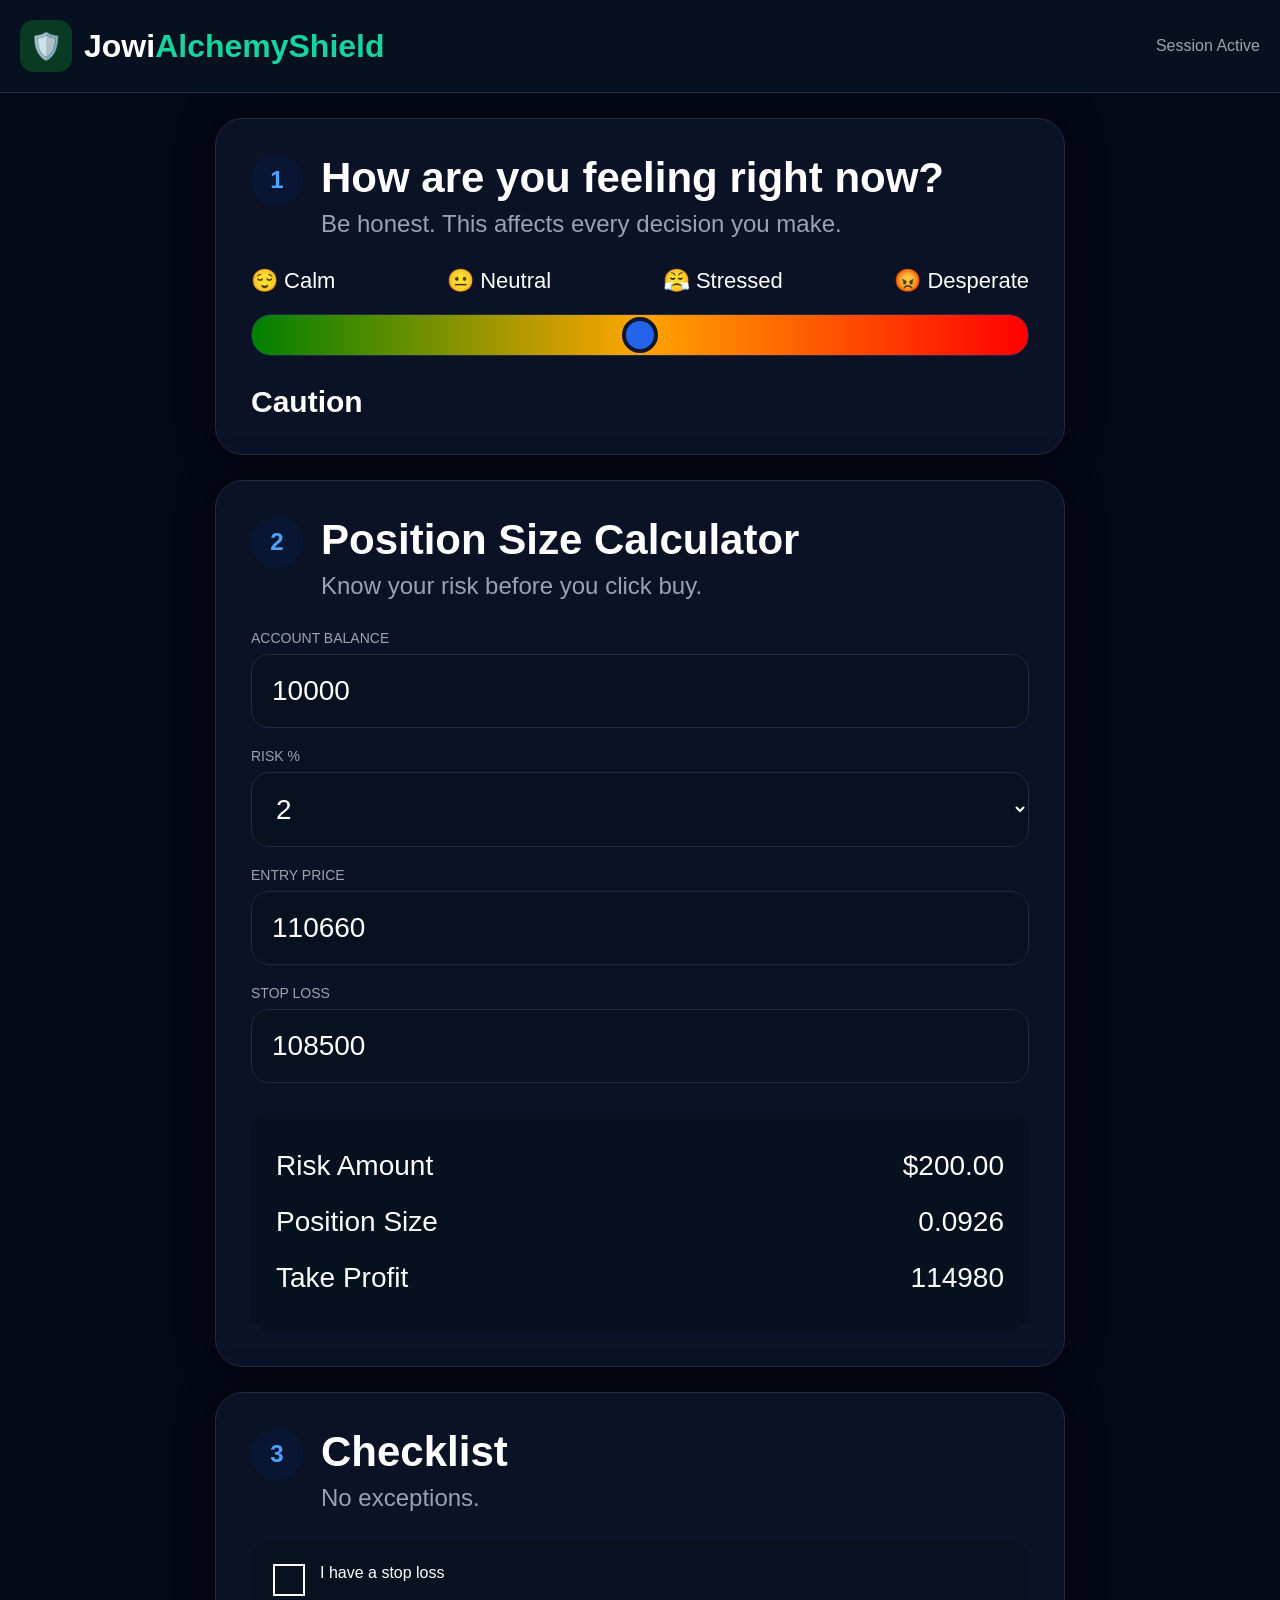
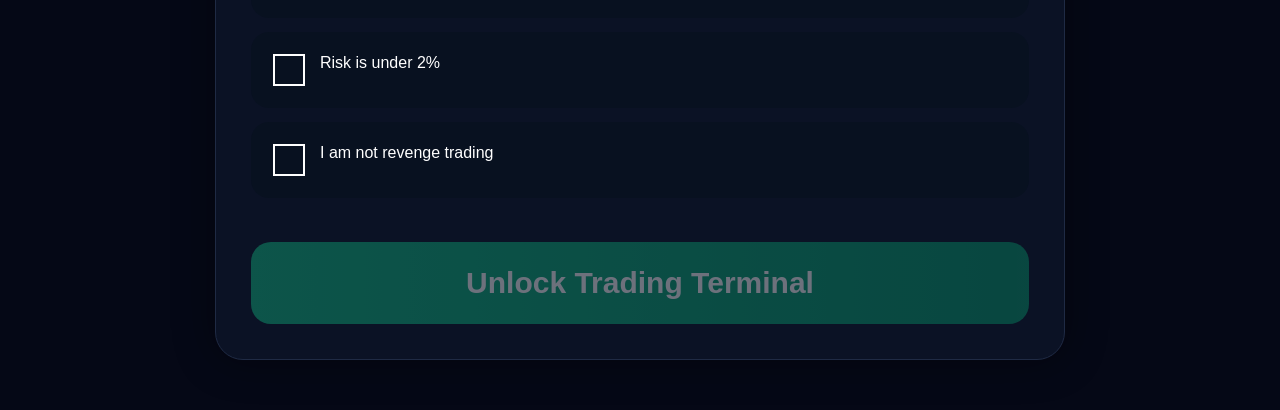
==== index.html @ 86165e42 "Update index.html" ====
<!DOCTYPE html>
<html lang="en">
<head>
<meta charset="UTF-8">
<meta name="viewport" content="width=device-width,initial-scale=1">

<title>JowiAlchemyShield</title>

<style>

:root{

--bg:#050816;
--card:#0b1225;

--border:#1f2a44;

--green:#18d39e;

--blue:#3b82f6;

--red:#ff4d4d;

--orange:#f5a623;

--text:#ffffff;

--muted:#98a2b3;

}

*{
margin:0;
padding:0;
box-sizing:border-box;
}

body{

font-family:Arial,Helvetica,sans-serif;

background:var(--bg);

color:white;

}

.header{

display:flex;

justify-content:space-between;

align-items:center;

padding:20px;

border-bottom:1px solid var(--border);

background:#07101f;

position:sticky;

top:0;

z-index:50;

}

.logo{

display:flex;

align-items:center;

gap:12px;

font-size:32px;

font-weight:700;

}

.logo span{

color:var(--green);

}

.logo-icon{

width:52px;

height:52px;

background:#083a24;

border-radius:14px;

display:flex;

justify-content:center;

align-items:center;

font-size:26px;

}

.status{

color:#9ca3af;

}

.container{

max-width:900px;

margin:auto;

padding:25px;

}

.card{

background:var(--card);

border:1px solid var(--border);

border-radius:28px;

padding:35px;

margin-bottom:25px;

box-shadow:

0 0 40px rgba(0,0,0,.4);

}

.section-top{

display:flex;

gap:18px;

align-items:flex-start;

margin-bottom:30px;

}

.num{

width:52px;

height:52px;

background:#081633;

border-radius:50%;

display:flex;

justify-content:center;

align-items:center;

font-size:24px;

font-weight:bold;

color:#4ea3ff;

}

.title{

font-size:42px;

font-weight:700;

margin-bottom:8px;

}

.subtitle{

color:var(--muted);

font-size:24px;

}

.slider-labels{

display:flex;

justify-content:space-between;

margin-bottom:20px;

font-size:22px;

}

input[type=range]{

width:100%;

height:12px;

border-radius:20px;

background:

linear-gradient(

90deg,

green,

orange,

red);

appearance:none;

}

input[type=range]::-webkit-slider-thumb{

appearance:none;

width:36px;

height:36px;

border-radius:50%;

background:#2563eb;

border:4px solid #0f172a;

}

.result{

margin-top:25px;

font-size:30px;

font-weight:bold;

}

.grid{

display:grid;

grid-template-columns:1fr;

gap:20px;

}

label{

display:block;

margin-bottom:8px;

font-size:14px;

color:#9ca3af;

}

input,select{

width:100%;

padding:20px;

border-radius:18px;

border:1px solid var(--border);

background:#081120;

color:white;

font-size:28px;

}

.result-box{

margin-top:30px;

background:#07101f;

padding:25px;

border-radius:20px;

}

.row{

display:flex;

justify-content:space-between;

padding:12px 0;

font-size:28px;

}

.check{

padding:22px;

background:#081120;

border-radius:18px;

margin-bottom:14px;

display:flex;

gap:15px;

cursor:pointer;

}

.check.active{

border:2px solid var(--green);

}

.check-box{

width:32px;

height:32px;

border:2px solid white;

}

.unlock{

width:100%;

padding:24px;

font-size:30px;

font-weight:bold;

border:none;

border-radius:20px;

background:linear-gradient(

90deg,

#10b981,

#059669);

color:white;

margin-top:30px;

}

.unlock:disabled{

opacity:.4;

}

@media(max-width:700px){

.title{

font-size:26px;

}

.subtitle{

font-size:18px;

}

.row{

font-size:18px;

}

input,select{

font-size:20px;

}

.unlock{

font-size:22px;

}

}

</style>

</head>

<body>

<header class="header">

<div class="logo">

<div class="logo-icon">

🛡️

</div>

<div>

Jowi<span>AlchemyShield</span>

</div>

</div>

<div class="status">

Session Active

</div>

</header>

<div class="container">

<div class="card">

<div class="section-top">

<div class="num">

1

</div>

<div>

<div class="title">

How are you feeling right now?

</div>

<div class="subtitle">

Be honest. This affects every decision you make.

</div>

</div>

</div>

<div class="slider-labels">

<span>😌 Calm</span>

<span>😐 Neutral</span>

<span>😤 Stressed</span>

<span>😡 Desperate</span>

</div>

<input id="mood"

type="range"

min="0"

max="100"

value="50">

<div class="result"

id="moodText">

Caution

</div>

</div>

<div class="card">

<div class="section-top">

<div class="num">

2

</div>

<div>

<div class="title">

Position Size Calculator

</div>

<div class="subtitle">

Know your risk before you click buy.

</div>

</div>

</div>

<div class="grid">

<div>

<label>

ACCOUNT BALANCE

</label>

<input id="balance"

value="10000">

</div>

<div>

<label>

RISK %

</label>

<select id="risk">

<option>1</option>

<option selected>2</option>

<option>3</option>

</select>

</div>

<div>

<label>

ENTRY PRICE

</label>

<input id="entry"

value="110660">

</div>

<div>

<label>

STOP LOSS

</label>

<input id="stop"

value="108500">

</div>

</div>

<div class="result-box">

<div class="row">

<span>

Risk Amount

</span>

<span id="riskAmount">

$200

</span>

</div>

<div class="row">

<span>

Position Size

</span>

<span id="position">

0.09

</span>

</div>

<div class="row">

<span>

Take Profit

</span>

<span id="profit">

114980

</span>

</div>

</div>

</div>

<div class="card">

<div class="section-top">

<div class="num">

3

</div>

<div>

<div class="title">

Checklist

</div>

<div class="subtitle">

No exceptions.

</div>

</div>

</div>

<div class="check"

onclick="toggle(this)">

<div class="check-box">

</div>

<div>

I have a stop loss

</div>

</div>

<div class="check"

onclick="toggle(this)">

<div class="check-box">

</div>

<div>

Risk is under 2%

</div>

</div>

<div class="check"

onclick="toggle(this)">

<div class="check-box">

</div>

<div>

I am not revenge trading

</div>

</div>

<button

class="unlock"

id="unlock"

disabled>

Unlock Trading Terminal

</button>

</div>

</div>

<script>

const mood=document.getElementById("mood");

const moodText=document.getElementById("moodText");

mood.oninput=()=>{

if(mood.value<40){

moodText.innerHTML="Good Headspace";

moodText.style.color="#18d39e";

}

else if(mood.value<75){

moodText.innerHTML="Caution";

moodText.style.color="#f5a623";

}

else{

moodText.innerHTML="Trading Paused";

moodText.style.color="#ff4d4d";

}

check();

}

function calc(){

let balance=

parseFloat(balanceInput.value)||0;

let risk=

parseFloat(riskInput.value)||2;

let entry=

parseFloat(entryInput.value)||0;

let stop=

parseFloat(stopInput.value)||0;

let riskAmount=

balance*(risk/100);

let diff=

Math.abs(entry-stop);

let size=

riskAmount/diff;

document.getElementById("riskAmount").innerHTML=

"$"+riskAmount.toFixed(2);

document.getElementById("position").innerHTML=

size.toFixed(4);

document.getElementById("profit").innerHTML=

(entry+(diff*2)).toFixed(0);

}

const balanceInput=document.getElementById("balance");

const riskInput=document.getElementById("risk");

const entryInput=document.getElementById("entry");

const stopInput=document.getElementById("stop");

[balanceInput,riskInput,entryInput,stopInput]

.forEach(x=>x.addEventListener("input",calc));

function toggle(el){

el.classList.toggle("active");

check();

}

function check(){

let checked=

document.querySelectorAll(".check.active").length;

document.getElementById("unlock").disabled=

!(checked===3 && mood.value<75);

}

document.getElementById("unlock")

.onclick=()=>{

alert(

"Trading Terminal Unlocked\nTrade Safe"

);

};

calc();

check();

</script>

</body>

</html>
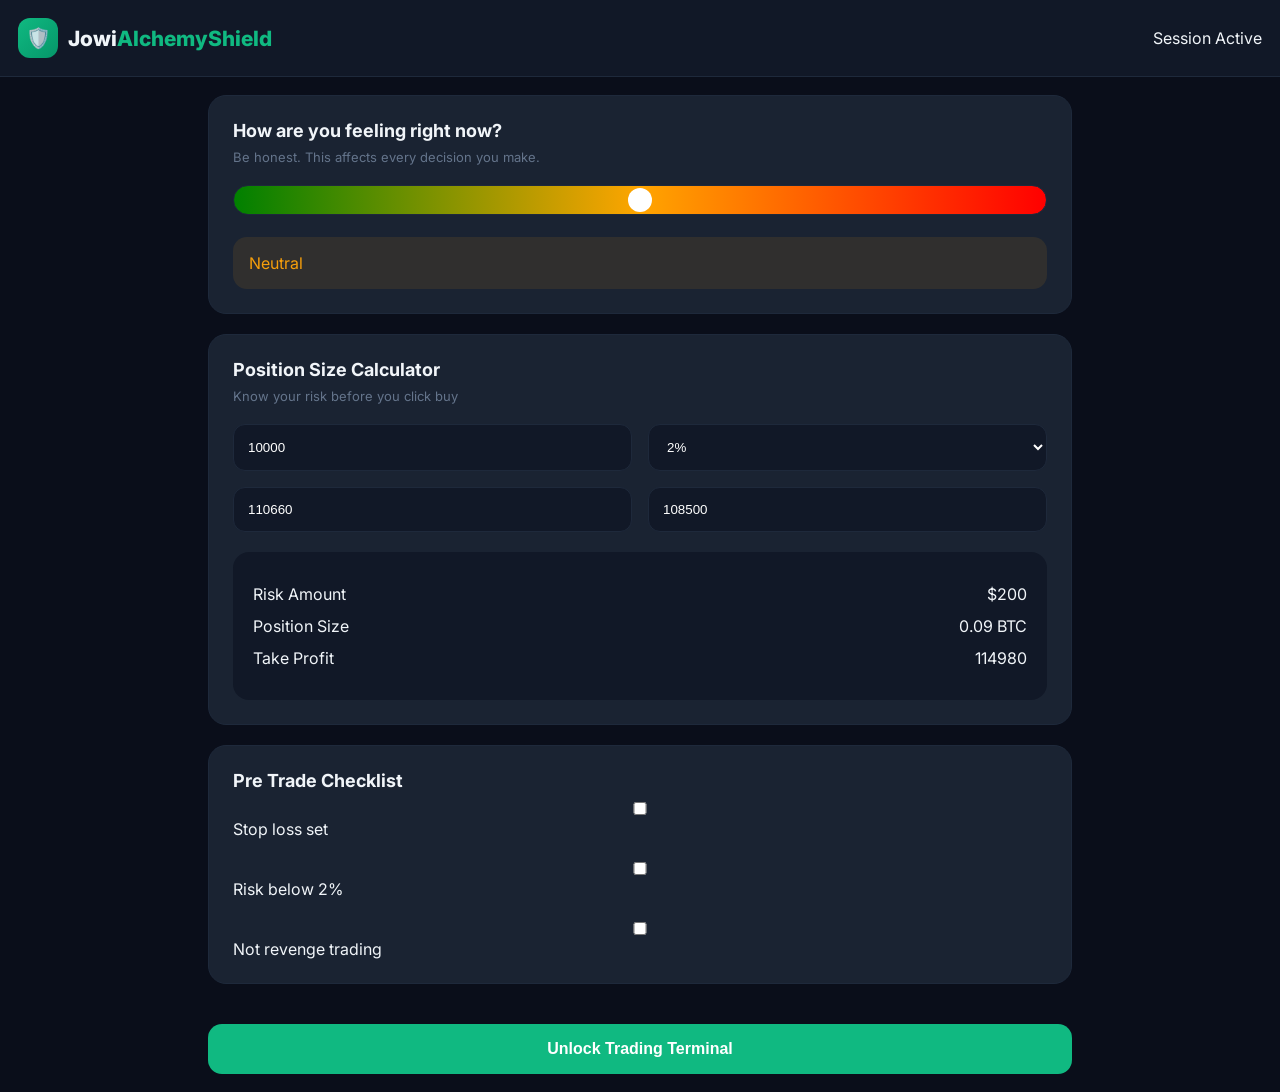
==== commit 0a6d0b24: "Update index.html" ====
--- a/index.html
+++ b/index.html
@@ -1,426 +1,337 @@
 <!DOCTYPE html>
 <html lang="en">
+
 <head>
+
 <meta charset="UTF-8">
-<meta name="viewport" content="width=device-width,initial-scale=1">
+
+<meta name="viewport"
+content="width=device-width,initial-scale=1.0">
 
 <title>JowiAlchemyShield</title>
 
+<link href="https://fonts.googleapis.com/css2?family=Inter:wght@300;400;500;600;700;800&display=swap" rel="stylesheet">
+
 <style>
 
 :root{
 
---bg:#050816;
---card:#0b1225;
-
---border:#1f2a44;
-
---green:#18d39e;
-
+--bg-primary:#0a0e1a;
+--bg-secondary:#111827;
+--bg-card:#1a2332;
+
+--text-primary:#f1f5f9;
+--text-secondary:#94a3b8;
+--text-muted:#64748b;
+
+--green:#10b981;
+--red:#ef4444;
+--orange:#f59e0b;
 --blue:#3b82f6;
 
---red:#ff4d4d;
-
---orange:#f5a623;
-
---text:#ffffff;
-
---muted:#98a2b3;
+--border:#1e293b;
 
 }
 
 *{
+
 margin:0;
 padding:0;
 box-sizing:border-box;
+
 }
 
 body{
 
-font-family:Arial,Helvetica,sans-serif;
-
-background:var(--bg);
+font-family:'Inter',sans-serif;
+background:var(--bg-primary);
+color:var(--text-primary);
+overflow-x:hidden;
+min-height:100vh;
+
+}
+
+.header{
+
+display:flex;
+justify-content:space-between;
+align-items:center;
+
+padding:18px;
+
+background:var(--bg-secondary);
+
+border-bottom:1px solid var(--border);
+
+position:sticky;
+
+top:0;
+
+z-index:100;
+
+}
+
+.logo{
+
+display:flex;
+align-items:center;
+gap:10px;
+
+}
+
+.logo-icon{
+
+width:40px;
+height:40px;
+
+border-radius:12px;
+
+background:
+linear-gradient(
+135deg,
+var(--green),
+#059669);
+
+display:flex;
+
+align-items:center;
+
+justify-content:center;
+
+font-size:20px;
+
+}
+
+.logo-text{
+
+font-size:21px;
+font-weight:800;
+
+}
+
+.logo-text span{
+
+color:var(--green);
+
+}
+
+.container{
+
+max-width:900px;
+
+margin:auto;
+
+padding:18px;
+
+}
+
+.section{
+
+background:var(--bg-card);
+
+padding:24px;
+
+border-radius:18px;
+
+margin-bottom:20px;
+
+border:1px solid var(--border);
+
+}
+
+.section-title{
+
+font-size:18px;
+
+font-weight:700;
+
+margin-bottom:8px;
+
+}
+
+.section-sub{
+
+font-size:13px;
+
+color:var(--text-muted);
+
+margin-bottom:20px;
+
+}
+
+.mood-slider{
+
+width:100%;
+
+height:8px;
+
+appearance:none;
+
+border-radius:20px;
+
+background:
+linear-gradient(
+90deg,
+green,
+orange,
+red);
+
+}
+
+.mood-slider::-webkit-slider-thumb{
+
+appearance:none;
+
+width:24px;
+
+height:24px;
+
+border-radius:50%;
+
+background:white;
+
+cursor:pointer;
+
+}
+
+.result-box{
+
+padding:16px;
+
+border-radius:14px;
+
+margin-top:18px;
+
+display:none;
+
+}
+
+.green{
+
+background:
+rgba(16,185,129,.1);
+
+color:var(--green);
+
+}
+
+.orange{
+
+background:
+rgba(245,158,11,.1);
+
+color:var(--orange);
+
+}
+
+.red{
+
+background:
+rgba(239,68,68,.1);
+
+color:var(--red);
+
+}
+
+.show{
+
+display:block;
+
+}
+
+.calc-grid{
+
+display:grid;
+
+grid-template-columns:1fr 1fr;
+
+gap:16px;
+
+}
+
+input,
+select{
+
+width:100%;
+
+padding:14px;
+
+background:#111827;
+
+border:1px solid var(--border);
+
+border-radius:12px;
 
 color:white;
 
 }
 
-.header{
+.result-card{
+
+margin-top:20px;
+
+padding:20px;
+
+background:#111827;
+
+border-radius:16px;
+
+}
+
+.result-row{
 
 display:flex;
 
 justify-content:space-between;
 
-align-items:center;
-
-padding:20px;
-
-border-bottom:1px solid var(--border);
-
-background:#07101f;
-
-position:sticky;
-
-top:0;
-
-z-index:50;
-
-}
-
-.logo{
-
-display:flex;
-
-align-items:center;
-
-gap:12px;
-
-font-size:32px;
-
-font-weight:700;
-
-}
-
-.logo span{
-
-color:var(--green);
-
-}
-
-.logo-icon{
-
-width:52px;
-
-height:52px;
-
-background:#083a24;
+margin:12px 0;
+
+}
+
+button{
+
+width:100%;
+
+padding:16px;
+
+border:none;
 
 border-radius:14px;
 
-display:flex;
-
-justify-content:center;
-
-align-items:center;
-
-font-size:26px;
-
-}
-
-.status{
-
-color:#9ca3af;
-
-}
-
-.container{
-
-max-width:900px;
-
-margin:auto;
-
-padding:25px;
-
-}
-
-.card{
-
-background:var(--card);
-
-border:1px solid var(--border);
-
-border-radius:28px;
-
-padding:35px;
-
-margin-bottom:25px;
-
-box-shadow:
-
-0 0 40px rgba(0,0,0,.4);
-
-}
-
-.section-top{
-
-display:flex;
-
-gap:18px;
-
-align-items:flex-start;
-
-margin-bottom:30px;
-
-}
-
-.num{
-
-width:52px;
-
-height:52px;
-
-background:#081633;
-
-border-radius:50%;
-
-display:flex;
-
-justify-content:center;
-
-align-items:center;
-
-font-size:24px;
+background:var(--green);
+
+color:white;
+
+font-size:16px;
 
 font-weight:bold;
 
-color:#4ea3ff;
-
-}
-
-.title{
-
-font-size:42px;
-
-font-weight:700;
-
-margin-bottom:8px;
-
-}
-
-.subtitle{
-
-color:var(--muted);
-
-font-size:24px;
-
-}
-
-.slider-labels{
-
-display:flex;
-
-justify-content:space-between;
-
-margin-bottom:20px;
-
-font-size:22px;
-
-}
-
-input[type=range]{
-
-width:100%;
-
-height:12px;
-
-border-radius:20px;
-
-background:
-
-linear-gradient(
-
-90deg,
-
-green,
-
-orange,
-
-red);
-
-appearance:none;
-
-}
-
-input[type=range]::-webkit-slider-thumb{
-
-appearance:none;
-
-width:36px;
-
-height:36px;
-
-border-radius:50%;
-
-background:#2563eb;
-
-border:4px solid #0f172a;
-
-}
-
-.result{
-
-margin-top:25px;
-
-font-size:30px;
-
-font-weight:bold;
-
-}
-
-.grid{
-
-display:grid;
+cursor:pointer;
+
+margin-top:20px;
+
+}
+
+@media(max-width:700px){
+
+.calc-grid{
 
 grid-template-columns:1fr;
 
-gap:20px;
-
-}
-
-label{
-
-display:block;
-
-margin-bottom:8px;
-
-font-size:14px;
-
-color:#9ca3af;
-
-}
-
-input,select{
-
-width:100%;
-
-padding:20px;
-
-border-radius:18px;
-
-border:1px solid var(--border);
-
-background:#081120;
-
-color:white;
-
-font-size:28px;
-
-}
-
-.result-box{
-
-margin-top:30px;
-
-background:#07101f;
-
-padding:25px;
-
-border-radius:20px;
-
-}
-
-.row{
-
-display:flex;
-
-justify-content:space-between;
-
-padding:12px 0;
-
-font-size:28px;
-
-}
-
-.check{
-
-padding:22px;
-
-background:#081120;
-
-border-radius:18px;
-
-margin-bottom:14px;
-
-display:flex;
-
-gap:15px;
-
-cursor:pointer;
-
-}
-
-.check.active{
-
-border:2px solid var(--green);
-
-}
-
-.check-box{
-
-width:32px;
-
-height:32px;
-
-border:2px solid white;
-
-}
-
-.unlock{
-
-width:100%;
-
-padding:24px;
-
-font-size:30px;
-
-font-weight:bold;
-
-border:none;
-
-border-radius:20px;
-
-background:linear-gradient(
-
-90deg,
-
-#10b981,
-
-#059669);
-
-color:white;
-
-margin-top:30px;
-
-}
-
-.unlock:disabled{
-
-opacity:.4;
-
-}
-
-@media(max-width:700px){
-
-.title{
-
-font-size:26px;
-
-}
-
-.subtitle{
+}
+
+.section{
+
+padding:18px;
+
+}
+
+.logo-text{
 
 font-size:18px;
 
 }
 
-.row{
-
-font-size:18px;
-
-}
-
-input,select{
-
-font-size:20px;
-
-}
-
-.unlock{
-
-font-size:22px;
-
-}
-
 }
 
 </style>
@@ -429,6 +340,7 @@
 
 <body>
 
+
 <header class="header">
 
 <div class="logo">
@@ -439,451 +351,279 @@
 
 </div>
 
+<div class="logo-text">
+
+Jowi<span>AlchemyShield</span>
+
+</div>
+
+</div>
+
 <div>
 
-Jowi<span>AlchemyShield</span>
-
-</div>
-
-</div>
-
-<div class="status">
-
 Session Active
 
 </div>
 
 </header>
 
+
+
 <div class="container">
 
-<div class="card">
-
-<div class="section-top">
-
-<div class="num">
-
-1
-
-</div>
-
-<div>
-
-<div class="title">
+
+<div class="section">
+
+<div class="section-title">
 
 How are you feeling right now?
 
 </div>
 
-<div class="subtitle">
+<div class="section-sub">
 
 Be honest. This affects every decision you make.
 
 </div>
 
-</div>
-
-</div>
-
-<div class="slider-labels">
-
-<span>😌 Calm</span>
-
-<span>😐 Neutral</span>
-
-<span>😤 Stressed</span>
-
-<span>😡 Desperate</span>
-
-</div>
-
-<input id="mood"
-
+<input
 type="range"
-
+class="mood-slider"
+id="mood"
 min="0"
-
 max="100"
-
 value="50">
 
-<div class="result"
-
-id="moodText">
-
-Caution
-
-</div>
-
-</div>
-
-<div class="card">
-
-<div class="section-top">
-
-<div class="num">
-
-2
-
-</div>
-
-<div>
-
-<div class="title">
+<div
+class="result-box orange show"
+id="moodResult">
+
+Neutral
+
+</div>
+
+</div>
+
+
+
+<div class="section">
+
+<div class="section-title">
 
 Position Size Calculator
 
 </div>
 
-<div class="subtitle">
-
-Know your risk before you click buy.
-
-</div>
-
-</div>
-
-</div>
-
-<div class="grid">
-
-<div>
+<div class="section-sub">
+
+Know your risk before you click buy
+
+</div>
+
+<div class="calc-grid">
+
+<input
+id="balance"
+placeholder="Balance"
+value="10000">
+
+<select id="risk">
+
+<option value="1">
+
+1%
+
+</option>
+
+<option value="2" selected>
+
+2%
+
+</option>
+
+<option value="3">
+
+3%
+
+</option>
+
+</select>
+
+<input
+id="entry"
+value="110660">
+
+<input
+id="stop"
+value="108500">
+
+</div>
+
+<div class="result-card">
+
+<div class="result-row">
+
+<span>
+
+Risk Amount
+
+</span>
+
+<span id="riskAmount">
+
+$200
+
+</span>
+
+</div>
+
+<div class="result-row">
+
+<span>
+
+Position Size
+
+</span>
+
+<span id="position">
+
+0.09 BTC
+
+</span>
+
+</div>
+
+<div class="result-row">
+
+<span>
+
+Take Profit
+
+</span>
+
+<span id="tp">
+
+114980
+
+</span>
+
+</div>
+
+</div>
+
+</div>
+
+
+
+<div class="section">
+
+<div class="section-title">
+
+Pre Trade Checklist
+
+</div>
 
 <label>
 
-ACCOUNT BALANCE
+<input type="checkbox">
+
+Stop loss set
 
 </label>
 
-<input id="balance"
-
-value="10000">
-
-</div>
-
-<div>
+<br><br>
 
 <label>
 
-RISK %
+<input type="checkbox">
+
+Risk below 2%
 
 </label>
 
-<select id="risk">
-
-<option>1</option>
-
-<option selected>2</option>
-
-<option>3</option>
-
-</select>
-
-</div>
-
-<div>
+<br><br>
 
 <label>
 
-ENTRY PRICE
+<input type="checkbox">
+
+Not revenge trading
 
 </label>
 
-<input id="entry"
-
-value="110660">
-
-</div>
-
-<div>
-
-<label>
-
-STOP LOSS
-
-</label>
-
-<input id="stop"
-
-value="108500">
-
-</div>
-
-</div>
-
-<div class="result-box">
-
-<div class="row">
-
-<span>
-
-Risk Amount
-
-</span>
-
-<span id="riskAmount">
-
-$200
-
-</span>
-
-</div>
-
-<div class="row">
-
-<span>
-
-Position Size
-
-</span>
-
-<span id="position">
-
-0.09
-
-</span>
-
-</div>
-
-<div class="row">
-
-<span>
-
-Take Profit
-
-</span>
-
-<span id="profit">
-
-114980
-
-</span>
-
-</div>
-
-</div>
-
-</div>
-
-<div class="card">
-
-<div class="section-top">
-
-<div class="num">
-
-3
-
-</div>
-
-<div>
-
-<div class="title">
-
-Checklist
-
-</div>
-
-<div class="subtitle">
-
-No exceptions.
-
-</div>
-
-</div>
-
-</div>
-
-<div class="check"
-
-onclick="toggle(this)">
-
-<div class="check-box">
-
-</div>
-
-<div>
-
-I have a stop loss
-
-</div>
-
-</div>
-
-<div class="check"
-
-onclick="toggle(this)">
-
-<div class="check-box">
-
-</div>
-
-<div>
-
-Risk is under 2%
-
-</div>
-
-</div>
-
-<div class="check"
-
-onclick="toggle(this)">
-
-<div class="check-box">
-
-</div>
-
-<div>
-
-I am not revenge trading
-
-</div>
-
-</div>
-
-<button
-
-class="unlock"
-
-id="unlock"
-
-disabled>
+</div>
+
+
+<button onclick="unlockTrade()">
 
 Unlock Trading Terminal
 
 </button>
 
-</div>
-
-</div>
+
+</div>
+
+
 
 <script>
 
-const mood=document.getElementById("mood");
-
-const moodText=document.getElementById("moodText");
-
-mood.oninput=()=>{
-
-if(mood.value<40){
-
-moodText.innerHTML="Good Headspace";
-
-moodText.style.color="#18d39e";
-
-}
-
-else if(mood.value<75){
-
-moodText.innerHTML="Caution";
-
-moodText.style.color="#f5a623";
+const mood=document.getElementById("mood")
+
+const moodResult=
+document.getElementById(
+"moodResult"
+)
+
+mood.addEventListener(
+"input",
+()=>{
+
+let value=
+parseInt(
+mood.value
+)
+
+if(value<40){
+
+moodResult.className=
+"result-box green show"
+
+moodResult.innerHTML=
+"Calm"
+
+}
+
+else if(value<70){
+
+moodResult.className=
+"result-box orange show"
+
+moodResult.innerHTML=
+"Caution"
 
 }
 
 else{
 
-moodText.innerHTML="Trading Paused";
-
-moodText.style.color="#ff4d4d";
-
-}
-
-check();
-
-}
-
-function calc(){
-
-let balance=
-
-parseFloat(balanceInput.value)||0;
-
-let risk=
-
-parseFloat(riskInput.value)||2;
-
-let entry=
-
-parseFloat(entryInput.value)||0;
-
-let stop=
-
-parseFloat(stopInput.value)||0;
-
-let riskAmount=
-
-balance*(risk/100);
-
-let diff=
-
-Math.abs(entry-stop);
-
-let size=
-
-riskAmount/diff;
-
-document.getElementById("riskAmount").innerHTML=
-
-"$"+riskAmount.toFixed(2);
-
-document.getElementById("position").innerHTML=
-
-size.toFixed(4);
-
-document.getElementById("profit").innerHTML=
-
-(entry+(diff*2)).toFixed(0);
-
-}
-
-const balanceInput=document.getElementById("balance");
-
-const riskInput=document.getElementById("risk");
-
-const entryInput=document.getElementById("entry");
-
-const stopInput=document.getElementById("stop");
-
-[balanceInput,riskInput,entryInput,stopInput]
-
-.forEach(x=>x.addEventListener("input",calc));
-
-function toggle(el){
-
-el.classList.toggle("active");
-
-check();
-
-}
-
-function check(){
-
-let checked=
-
-document.querySelectorAll(".check.active").length;
-
-document.getElementById("unlock").disabled=
-
-!(checked===3 && mood.value<75);
-
-}
-
-document.getElementById("unlock")
-
-.onclick=()=>{
+moodResult.className=
+"result-box red show"
+
+moodResult.innerHTML=
+"Do NOT Trade"
+
+}
+
+}
+
+)
+
+function unlockTrade(){
 
 alert(
-
-"Trading Terminal Unlocked\nTrade Safe"
-
-);
-
-};
-
-calc();
-
-check();
+"Trading Terminal Unlocked"
+)
+
+}
 
 </script>
 
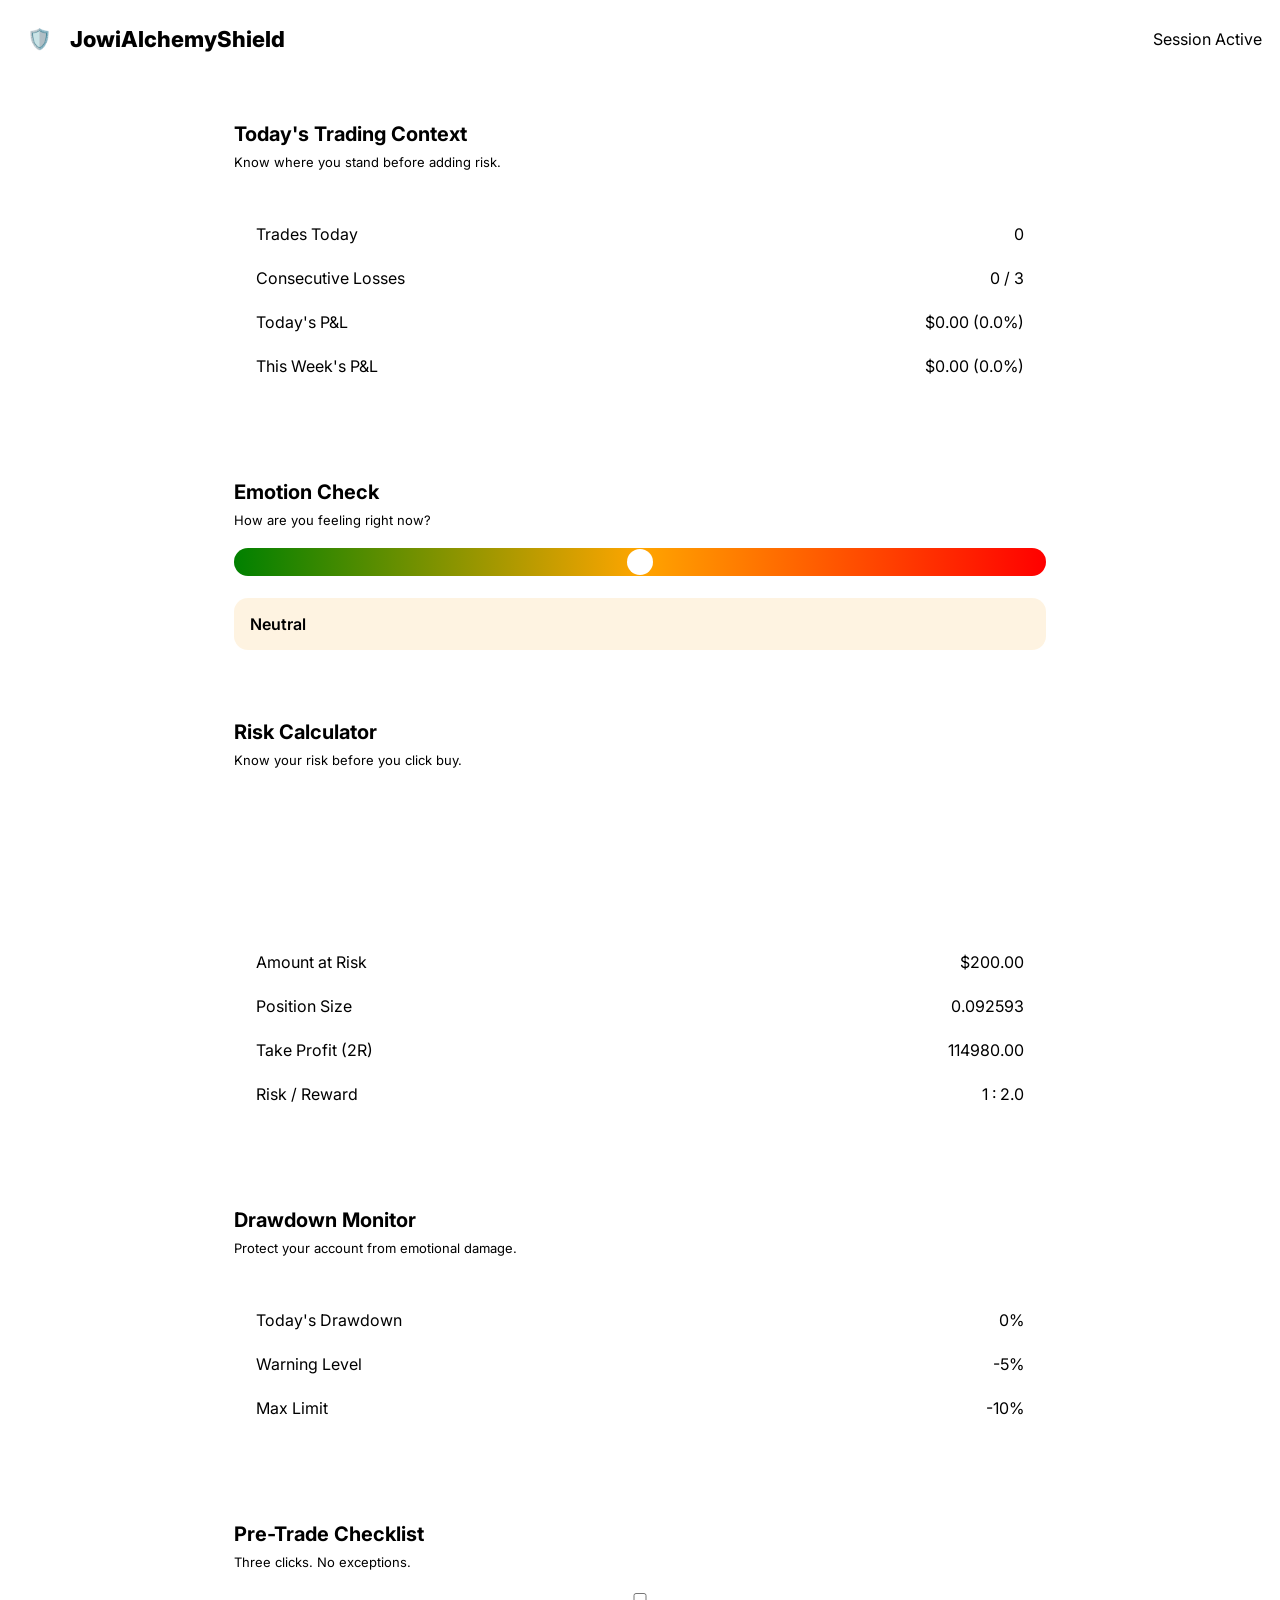
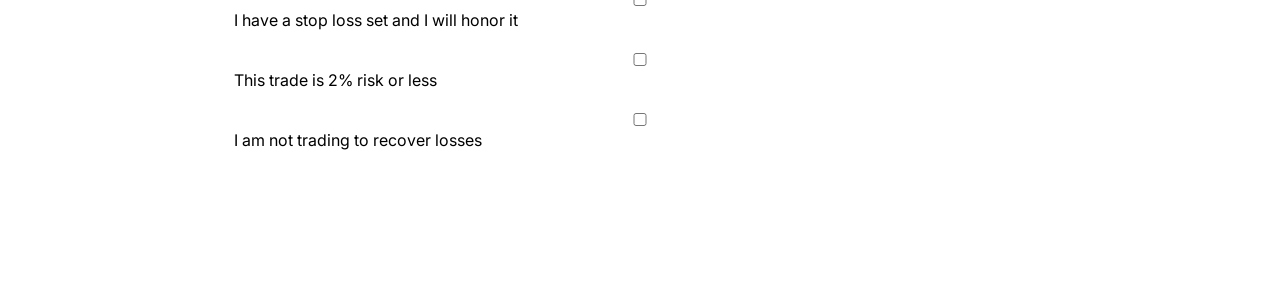
==== commit 2ea6ee72: "Update index.html" ====
--- a/index.html
+++ b/index.html
@@ -4,629 +4,201 @@
 <head>
 
 <meta charset="UTF-8">
-
-<meta name="viewport"
-content="width=device-width,initial-scale=1.0">
+<meta name="viewport" content="width=device-width, initial-scale=1.0">
 
 <title>JowiAlchemyShield</title>
 
+<!-- GOOGLE FONT -->
 <link href="https://fonts.googleapis.com/css2?family=Inter:wght@300;400;500;600;700;800&display=swap" rel="stylesheet">
 
-<style>
-
-:root{
-
---bg-primary:#0a0e1a;
---bg-secondary:#111827;
---bg-card:#1a2332;
-
---text-primary:#f1f5f9;
---text-secondary:#94a3b8;
---text-muted:#64748b;
-
---green:#10b981;
---red:#ef4444;
---orange:#f59e0b;
---blue:#3b82f6;
-
---border:#1e293b;
-
-}
-
-*{
-
-margin:0;
-padding:0;
-box-sizing:border-box;
-
-}
-
-body{
-
-font-family:'Inter',sans-serif;
-background:var(--bg-primary);
-color:var(--text-primary);
-overflow-x:hidden;
-min-height:100vh;
-
-}
-
-.header{
-
-display:flex;
-justify-content:space-between;
-align-items:center;
-
-padding:18px;
-
-background:var(--bg-secondary);
-
-border-bottom:1px solid var(--border);
-
-position:sticky;
-
-top:0;
-
-z-index:100;
-
-}
-
-.logo{
-
-display:flex;
-align-items:center;
-gap:10px;
-
-}
-
-.logo-icon{
-
-width:40px;
-height:40px;
-
-border-radius:12px;
-
-background:
-linear-gradient(
-135deg,
-var(--green),
-#059669);
-
-display:flex;
-
-align-items:center;
-
-justify-content:center;
-
-font-size:20px;
-
-}
-
-.logo-text{
-
-font-size:21px;
-font-weight:800;
-
-}
-
-.logo-text span{
-
-color:var(--green);
-
-}
-
-.container{
-
-max-width:900px;
-
-margin:auto;
-
-padding:18px;
-
-}
-
-.section{
-
-background:var(--bg-card);
-
-padding:24px;
-
-border-radius:18px;
-
-margin-bottom:20px;
-
-border:1px solid var(--border);
-
-}
-
-.section-title{
-
-font-size:18px;
-
-font-weight:700;
-
-margin-bottom:8px;
-
-}
-
-.section-sub{
-
-font-size:13px;
-
-color:var(--text-muted);
-
-margin-bottom:20px;
-
-}
-
-.mood-slider{
-
-width:100%;
-
-height:8px;
-
-appearance:none;
-
-border-radius:20px;
-
-background:
-linear-gradient(
-90deg,
-green,
-orange,
-red);
-
-}
-
-.mood-slider::-webkit-slider-thumb{
-
-appearance:none;
-
-width:24px;
-
-height:24px;
-
-border-radius:50%;
-
-background:white;
-
-cursor:pointer;
-
-}
-
-.result-box{
-
-padding:16px;
-
-border-radius:14px;
-
-margin-top:18px;
-
-display:none;
-
-}
-
-.green{
-
-background:
-rgba(16,185,129,.1);
-
-color:var(--green);
-
-}
-
-.orange{
-
-background:
-rgba(245,158,11,.1);
-
-color:var(--orange);
-
-}
-
-.red{
-
-background:
-rgba(239,68,68,.1);
-
-color:var(--red);
-
-}
-
-.show{
-
-display:block;
-
-}
-
-.calc-grid{
-
-display:grid;
-
-grid-template-columns:1fr 1fr;
-
-gap:16px;
-
-}
-
-input,
-select{
-
-width:100%;
-
-padding:14px;
-
-background:#111827;
-
-border:1px solid var(--border);
-
-border-radius:12px;
-
-color:white;
-
-}
-
-.result-card{
-
-margin-top:20px;
-
-padding:20px;
-
-background:#111827;
-
-border-radius:16px;
-
-}
-
-.result-row{
-
-display:flex;
-
-justify-content:space-between;
-
-margin:12px 0;
-
-}
-
-button{
-
-width:100%;
-
-padding:16px;
-
-border:none;
-
-border-radius:14px;
-
-background:var(--green);
-
-color:white;
-
-font-size:16px;
-
-font-weight:bold;
-
-cursor:pointer;
-
-margin-top:20px;
-
-}
-
-@media(max-width:700px){
-
-.calc-grid{
-
-grid-template-columns:1fr;
-
-}
-
-.section{
-
-padding:18px;
-
-}
-
-.logo-text{
-
-font-size:18px;
-
-}
-
-}
-
-</style>
+<!-- CSS LINK -->
+<link rel="stylesheet" href="css/style.css">
 
 </head>
 
 <body>
 
-
+<!-- HEADER -->
 <header class="header">
 
-<div class="logo">
-
-<div class="logo-icon">
-
-🛡️
-
-</div>
-
-<div class="logo-text">
-
-Jowi<span>AlchemyShield</span>
-
-</div>
-
-</div>
-
-<div>
-
-Session Active
-
-</div>
+    <div class="logo">
+        <div class="logo-icon">🛡️</div>
+        <div class="logo-text">Jowi<span>AlchemyShield</span></div>
+    </div>
+
+    <div>Session Active</div>
 
 </header>
 
-
-
 <div class="container">
 
 
-<div class="section">
-
-<div class="section-title">
-
-How are you feeling right now?
-
-</div>
-
-<div class="section-sub">
-
-Be honest. This affects every decision you make.
-
-</div>
-
-<input
-type="range"
-class="mood-slider"
-id="mood"
-min="0"
-max="100"
-value="50">
-
-<div
-class="result-box orange show"
-id="moodResult">
-
-Neutral
-
-</div>
-
-</div>
-
-
-
-<div class="section">
-
-<div class="section-title">
-
-Position Size Calculator
-
-</div>
-
-<div class="section-sub">
-
-Know your risk before you click buy
-
-</div>
-
-<div class="calc-grid">
-
-<input
-id="balance"
-placeholder="Balance"
-value="10000">
-
-<select id="risk">
-
-<option value="1">
-
-1%
-
-</option>
-
-<option value="2" selected>
-
-2%
-
-</option>
-
-<option value="3">
-
-3%
-
-</option>
-
-</select>
-
-<input
-id="entry"
-value="110660">
-
-<input
-id="stop"
-value="108500">
-
-</div>
-
-<div class="result-card">
-
-<div class="result-row">
-
-<span>
-
-Risk Amount
-
-</span>
-
-<span id="riskAmount">
-
-$200
-
-</span>
-
-</div>
-
-<div class="result-row">
-
-<span>
-
-Position Size
-
-</span>
-
-<span id="position">
-
-0.09 BTC
-
-</span>
-
-</div>
-
-<div class="result-row">
-
-<span>
-
-Take Profit
-
-</span>
-
-<span id="tp">
-
-114980
-
-</span>
-
-</div>
-
-</div>
-
-</div>
-
-
-
-<div class="section">
-
-<div class="section-title">
-
-Pre Trade Checklist
-
-</div>
-
-<label>
-
-<input type="checkbox">
-
-Stop loss set
-
-</label>
-
-<br><br>
-
-<label>
-
-<input type="checkbox">
-
-Risk below 2%
-
-</label>
-
-<br><br>
-
-<label>
-
-<input type="checkbox">
-
-Not revenge trading
-
-</label>
-
-</div>
-
-
+<!-- ===================== -->
+<!-- TRADING CONTEXT -->
+<!-- ===================== -->
+
+<div class="section">
+
+    <div class="section-title">Today's Trading Context</div>
+    <div class="section-sub">Know where you stand before adding risk.</div>
+
+    <div class="result-card">
+
+        <div class="result-row">
+            <span>Trades Today</span>
+            <span id="tradesToday">0</span>
+        </div>
+
+        <div class="result-row">
+            <span>Consecutive Losses</span>
+            <span id="losses">0 / 3</span>
+        </div>
+
+        <div class="result-row">
+            <span>Today's P&L</span>
+            <span id="dailyPnL">$0.00 (0.0%)</span>
+        </div>
+
+        <div class="result-row">
+            <span>This Week's P&L</span>
+            <span id="weeklyPnL">$0.00 (0.0%)</span>
+        </div>
+
+    </div>
+
+</div>
+
+
+<!-- ===================== -->
+<!-- EMOTION CHECK -->
+<!-- ===================== -->
+
+<div class="section">
+
+    <div class="section-title">Emotion Check</div>
+    <div class="section-sub">How are you feeling right now?</div>
+
+    <input type="range" class="mood-slider" id="mood" min="0" max="100" value="50">
+
+    <div class="result-box orange show" id="moodResult">
+        Neutral
+    </div>
+
+</div>
+
+
+<!-- ===================== -->
+<!-- RISK CALCULATOR -->
+<!-- ===================== -->
+
+<div class="section">
+
+    <div class="section-title">Risk Calculator</div>
+    <div class="section-sub">Know your risk before you click buy.</div>
+
+    <div class="calc-grid">
+
+        <input id="balance" placeholder="Account Balance ($)" value="10000">
+
+        <select id="risk">
+            <option value="1">1% (Safe)</option>
+            <option value="2" selected>2% (Standard)</option>
+            <option value="3">3% (Aggressive)</option>
+        </select>
+
+        <input id="entry" placeholder="Entry Price ($)" value="110660">
+        <input id="stop" placeholder="Stop Loss ($)" value="108500">
+
+    </div>
+
+    <div class="result-card">
+
+        <div class="result-row">
+            <span>Amount at Risk</span>
+            <span id="riskAmount">$0.00</span>
+        </div>
+
+        <div class="result-row">
+            <span>Position Size</span>
+            <span id="position">0</span>
+        </div>
+
+        <div class="result-row">
+            <span>Take Profit (2R)</span>
+            <span id="tp">0</span>
+        </div>
+
+        <div class="result-row">
+            <span>Risk / Reward</span>
+            <span>1 : 2.0</span>
+        </div>
+
+    </div>
+
+</div>
+
+
+<!-- ===================== -->
+<!-- DRAWDOWN SYSTEM -->
+<!-- ===================== -->
+
+<div class="section">
+
+    <div class="section-title">Drawdown Monitor</div>
+    <div class="section-sub">Protect your account from emotional damage.</div>
+
+    <div class="result-card">
+
+        <div class="result-row">
+            <span>Today's Drawdown</span>
+            <span>0%</span>
+        </div>
+
+        <div class="result-row">
+            <span>Warning Level</span>
+            <span>-5%</span>
+        </div>
+
+        <div class="result-row">
+            <span>Max Limit</span>
+            <span>-10%</span>
+        </div>
+
+    </div>
+
+</div>
+
+
+<!-- ===================== -->
+<!-- CHECKLIST -->
+<!-- ===================== -->
+
+<div class="section">
+
+    <div class="section-title">Pre-Trade Checklist</div>
+    <div class="section-sub">Three clicks. No exceptions.</div>
+
+    <label><input type="checkbox"> I have a stop loss set and I will honor it</label>
+    <br><br>
+
+    <label><input type="checkbox"> This trade is 2% risk or less</label>
+    <br><br>
+
+    <label><input type="checkbox"> I am not trading to recover losses</label>
+
+</div>
+
+
+<!-- BUTTON -->
 <button onclick="unlockTrade()">
-
-Unlock Trading Terminal
-
+    Unlock Trading Terminal
 </button>
 
 
 </div>
 
-
-
-<script>
-
-const mood=document.getElementById("mood")
-
-const moodResult=
-document.getElementById(
-"moodResult"
-)
-
-mood.addEventListener(
-"input",
-()=>{
-
-let value=
-parseInt(
-mood.value
-)
-
-if(value<40){
-
-moodResult.className=
-"result-box green show"
-
-moodResult.innerHTML=
-"Calm"
-
-}
-
-else if(value<70){
-
-moodResult.className=
-"result-box orange show"
-
-moodResult.innerHTML=
-"Caution"
-
-}
-
-else{
-
-moodResult.className=
-"result-box red show"
-
-moodResult.innerHTML=
-"Do NOT Trade"
-
-}
-
-}
-
-)
-
-function unlockTrade(){
-
-alert(
-"Trading Terminal Unlocked"
-)
-
-}
-
-</script>
+<!-- JS LINK -->
+<script src="js/script.js"></script>
 
 </body>
-
 </html>
--- a/css/style.css
+++ b/css/style.css
@@ -0,0 +1,434 @@
+<style>
+
+:root{
+
+--bg-primary:#0a0e1a;
+--bg-secondary:#111827;
+--bg-card:#1a2332;
+
+--text-primary:#f1f5f9;
+--text-secondary:#94a3b8;
+--text-muted:#64748b;
+
+--green:#10b981;
+--red:#ef4444;
+--orange:#f59e0b;
+--blue:#3b82f6;
+
+--border:#1e293b;
+
+}
+
+*{
+
+margin:0;
+padding:0;
+box-sizing:border-box;
+
+}
+
+body{
+
+font-family:'Inter',sans-serif;
+background:var(--bg-primary);
+color:var(--text-primary);
+min-height:100vh;
+overflow-x:hidden;
+
+}
+
+.header{
+
+display:flex;
+justify-content:space-between;
+align-items:center;
+
+padding:18px;
+
+background:var(--bg-secondary);
+
+border-bottom:1px solid var(--border);
+
+position:sticky;
+
+top:0;
+
+z-index:100;
+
+}
+
+.logo{
+
+display:flex;
+
+align-items:center;
+
+gap:10px;
+
+}
+
+.logo-icon{
+
+width:42px;
+
+height:42px;
+
+display:flex;
+
+align-items:center;
+
+justify-content:center;
+
+border-radius:12px;
+
+background:
+linear-gradient(
+135deg,
+var(--green),
+#059669
+);
+
+font-size:20px;
+
+}
+
+.logo-text{
+
+font-size:22px;
+
+font-weight:800;
+
+}
+
+.logo-text span{
+
+color:var(--green);
+
+}
+
+.container{
+
+max-width:900px;
+
+margin:auto;
+
+padding:20px;
+
+}
+
+.section{
+
+background:var(--bg-card);
+
+padding:24px;
+
+border-radius:20px;
+
+border:1px solid var(--border);
+
+margin-bottom:22px;
+
+transition:.3s;
+
+}
+
+.section:hover{
+
+transform:
+translateY(-2px);
+
+}
+
+.section-title{
+
+font-size:20px;
+
+font-weight:700;
+
+margin-bottom:8px;
+
+}
+
+.section-sub{
+
+font-size:13px;
+
+color:var(--text-muted);
+
+margin-bottom:20px;
+
+}
+
+.calc-grid{
+
+display:grid;
+
+grid-template-columns:
+1fr 1fr;
+
+gap:18px;
+
+}
+
+.input-group{
+
+display:flex;
+
+flex-direction:column;
+
+gap:6px;
+
+}
+
+.input-group label{
+
+font-size:13px;
+
+color:var(--text-secondary);
+
+}
+
+input,
+select{
+
+width:100%;
+
+padding:14px;
+
+border-radius:14px;
+
+border:1px solid var(--border);
+
+background:var(--bg-secondary);
+
+color:white;
+
+font-size:15px;
+
+}
+
+input:focus,
+select:focus{
+
+outline:none;
+
+border-color:var(--blue);
+
+}
+
+.mood-slider{
+
+width:100%;
+
+height:8px;
+
+appearance:none;
+
+border-radius:999px;
+
+background:
+linear-gradient(
+90deg,
+green,
+orange,
+red
+);
+
+}
+
+.mood-slider::-webkit-slider-thumb{
+
+appearance:none;
+
+width:26px;
+
+height:26px;
+
+border-radius:50%;
+
+background:white;
+
+border:4px solid var(--blue);
+
+cursor:pointer;
+
+}
+
+.result-box{
+
+padding:16px;
+
+border-radius:14px;
+
+margin-top:18px;
+
+display:none;
+
+font-weight:600;
+
+}
+
+.green{
+
+background:
+rgba(
+16,
+185,
+129,
+0.12);
+
+color:var(--green);
+
+}
+
+.orange{
+
+background:
+rgba(
+245,
+158,
+11,
+0.12);
+
+color:var(--orange);
+
+}
+
+.red{
+
+background:
+rgba(
+239,
+68,
+68,
+0.12);
+
+color:var(--red);
+
+}
+
+.show{
+
+display:block;
+
+}
+
+.result-card{
+
+margin-top:20px;
+
+padding:22px;
+
+border-radius:18px;
+
+background:
+var(--bg-secondary);
+
+}
+
+.result-row{
+
+display:flex;
+
+justify-content:space-between;
+
+padding:12px 0;
+
+border-bottom:
+1px solid var(--border);
+
+}
+
+.result-row:last-child{
+
+border:none;
+
+}
+
+button{
+
+width:100%;
+
+padding:16px;
+
+border:none;
+
+border-radius:14px;
+
+font-size:16px;
+
+font-weight:700;
+
+cursor:pointer;
+
+background:
+linear-gradient(
+135deg,
+var(--green),
+#059669
+);
+
+color:white;
+
+margin-top:20px;
+
+}
+
+button:hover{
+
+opacity:.95;
+
+}
+
+.checklist{
+
+display:flex;
+
+flex-direction:column;
+
+gap:16px;
+
+}
+
+.check-item{
+
+padding:14px;
+
+border-radius:14px;
+
+background:
+var(--bg-secondary);
+
+border:1px solid var(--border);
+
+}
+
+@media(max-width:700px){
+
+.calc-grid{
+
+grid-template-columns:1fr;
+
+}
+
+.container{
+
+padding:14px;
+
+}
+
+.section{
+
+padding:18px;
+
+}
+
+.logo-text{
+
+font-size:18px;
+
+}
+
+}
+
+</style>
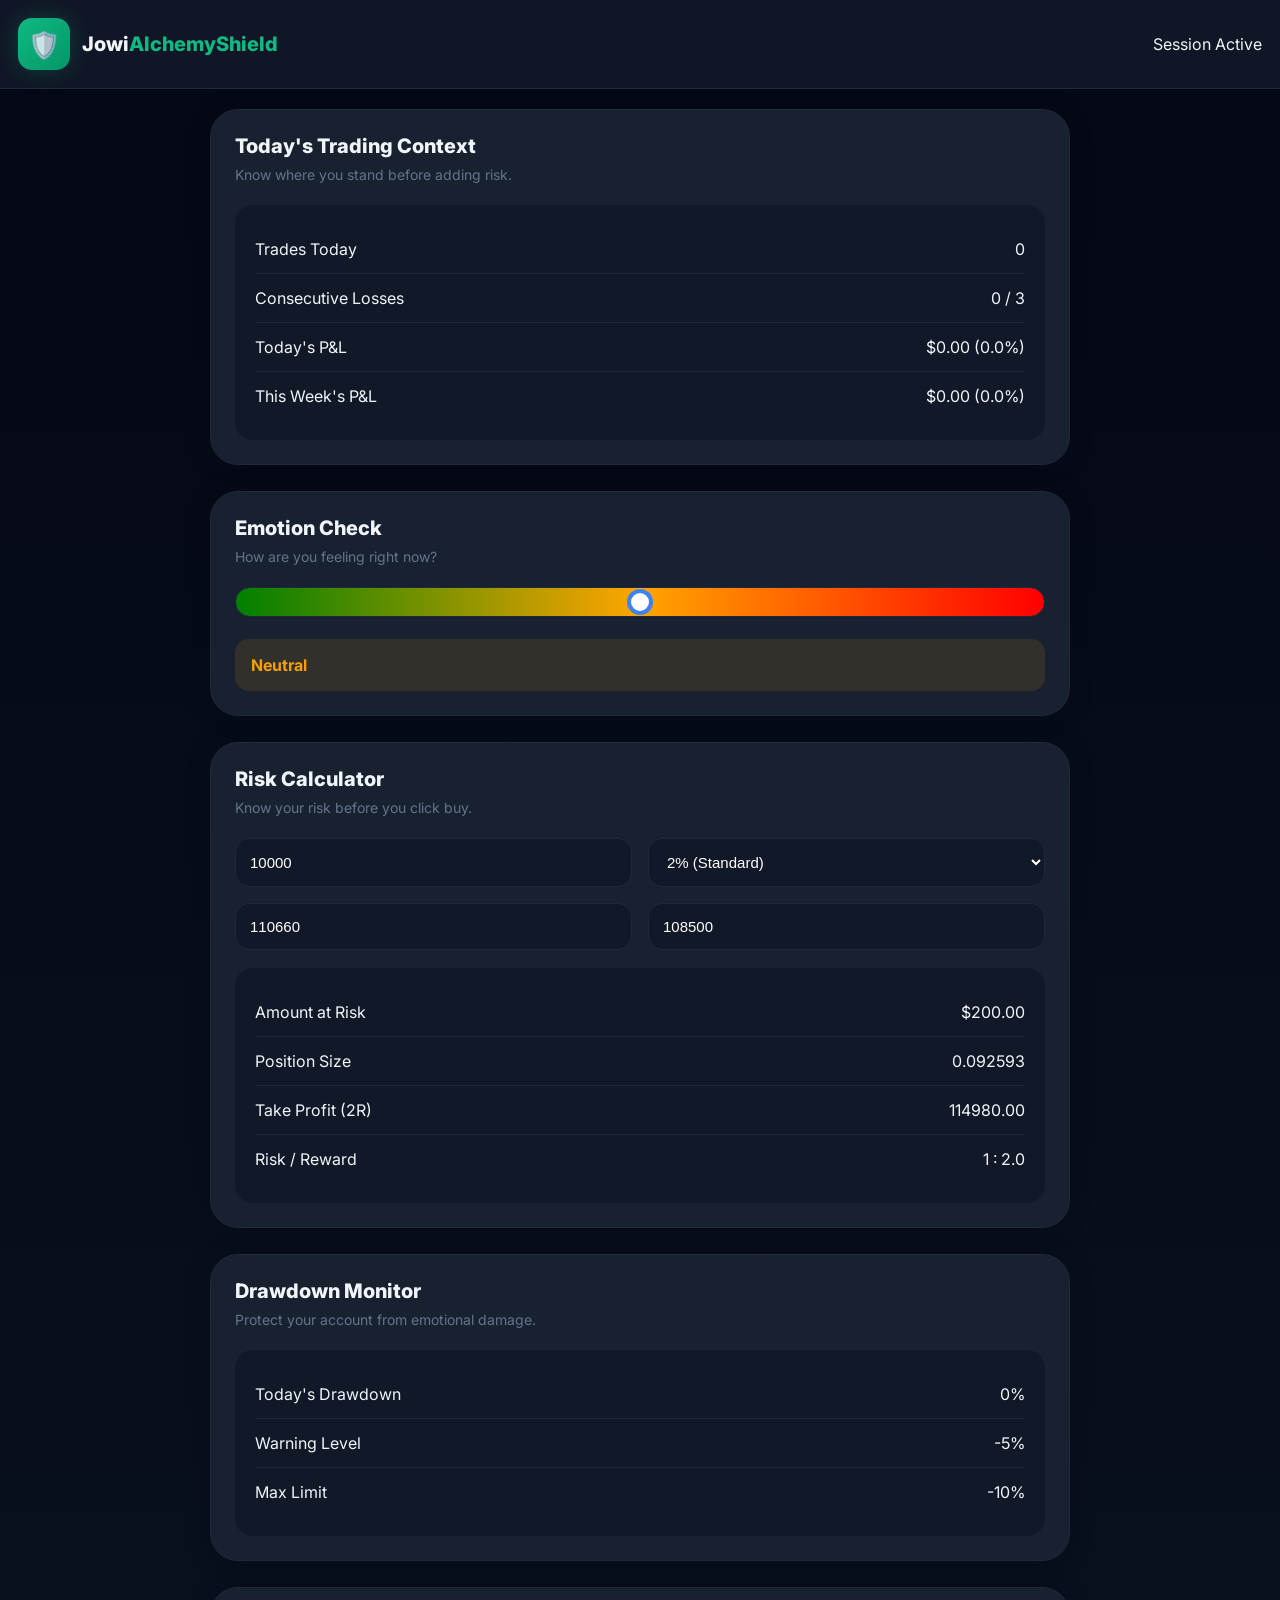
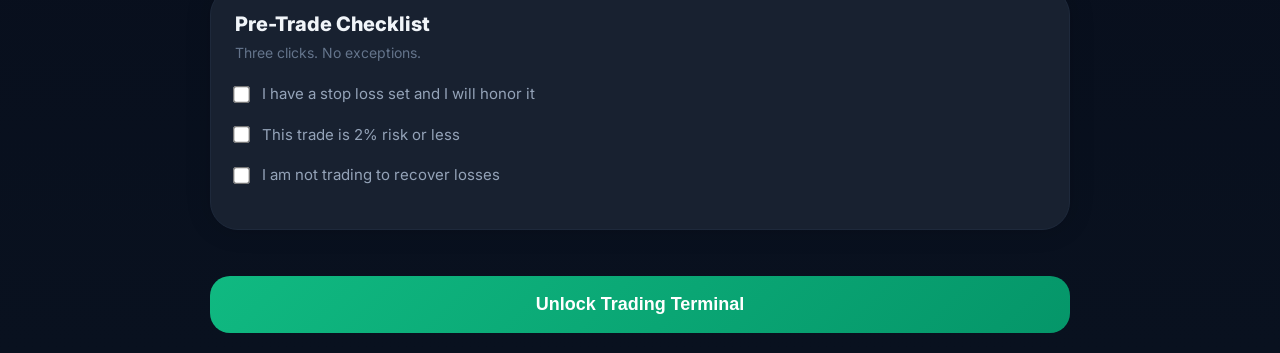
==== commit dba25cf4: "Refactor HTML structure and clean up comments" ====
--- a/index.html
+++ b/index.html
@@ -4,201 +4,488 @@
 <head>
 
 <meta charset="UTF-8">
-<meta name="viewport" content="width=device-width, initial-scale=1.0">
+
+<meta name="viewport"
+content="width=device-width, initial-scale=1.0">
 
 <title>JowiAlchemyShield</title>
 
-<!-- GOOGLE FONT -->
-<link href="https://fonts.googleapis.com/css2?family=Inter:wght@300;400;500;600;700;800&display=swap" rel="stylesheet">
-
-<!-- CSS LINK -->
-<link rel="stylesheet" href="css/style.css">
+<link
+href="https://fonts.googleapis.com/css2?family=Inter:wght@300;400;500;600;700;800&display=swap"
+rel="stylesheet">
+
+<link
+rel="stylesheet"
+href="css/style.css">
 
 </head>
 
 <body>
 
+
 <!-- HEADER -->
+
 <header class="header">
 
-    <div class="logo">
-        <div class="logo-icon">🛡️</div>
-        <div class="logo-text">Jowi<span>AlchemyShield</span></div>
-    </div>
-
-    <div>Session Active</div>
+<div class="logo">
+
+<div class="logo-icon">
+
+🛡️
+
+</div>
+
+<div class="logo-text">
+
+Jowi<span>AlchemyShield</span>
+
+</div>
+
+</div>
+
+<div>
+
+Session Active
+
+</div>
 
 </header>
 
+
+
 <div class="container">
 
 
-<!-- ===================== -->
+
 <!-- TRADING CONTEXT -->
-<!-- ===================== -->
 
 <div class="section">
 
-    <div class="section-title">Today's Trading Context</div>
-    <div class="section-sub">Know where you stand before adding risk.</div>
-
-    <div class="result-card">
-
-        <div class="result-row">
-            <span>Trades Today</span>
-            <span id="tradesToday">0</span>
-        </div>
-
-        <div class="result-row">
-            <span>Consecutive Losses</span>
-            <span id="losses">0 / 3</span>
-        </div>
-
-        <div class="result-row">
-            <span>Today's P&L</span>
-            <span id="dailyPnL">$0.00 (0.0%)</span>
-        </div>
-
-        <div class="result-row">
-            <span>This Week's P&L</span>
-            <span id="weeklyPnL">$0.00 (0.0%)</span>
-        </div>
-
-    </div>
-
-</div>
-
-
-<!-- ===================== -->
+<div class="section-title">
+
+Today's Trading Context
+
+</div>
+
+<div class="section-sub">
+
+Know where you stand before adding risk.
+
+</div>
+
+
+<div class="result-card">
+
+<div class="result-row">
+
+<span>
+
+Trades Today
+
+</span>
+
+<span id="tradesToday">
+
+0
+
+</span>
+
+</div>
+
+
+<div class="result-row">
+
+<span>
+
+Consecutive Losses
+
+</span>
+
+<span id="losses">
+
+0 / 3
+
+</span>
+
+</div>
+
+
+<div class="result-row">
+
+<span>
+
+Today's P&L
+
+</span>
+
+<span id="dailyPnL">
+
+$0.00 (0.0%)
+
+</span>
+
+</div>
+
+
+<div class="result-row">
+
+<span>
+
+This Week's P&L
+
+</span>
+
+<span id="weeklyPnL">
+
+$0.00 (0.0%)
+
+</span>
+
+</div>
+
+</div>
+
+</div>
+
+
+
 <!-- EMOTION CHECK -->
-<!-- ===================== -->
 
 <div class="section">
 
-    <div class="section-title">Emotion Check</div>
-    <div class="section-sub">How are you feeling right now?</div>
-
-    <input type="range" class="mood-slider" id="mood" min="0" max="100" value="50">
-
-    <div class="result-box orange show" id="moodResult">
-        Neutral
-    </div>
-
-</div>
-
-
-<!-- ===================== -->
+<div class="section-title">
+
+Emotion Check
+
+</div>
+
+<div class="section-sub">
+
+How are you feeling right now?
+
+</div>
+
+
+<input
+
+type="range"
+
+class="mood-slider"
+
+id="mood"
+
+min="0"
+
+max="100"
+
+value="50">
+
+
+<div
+
+class="result-box orange show"
+
+id="moodResult">
+
+Neutral
+
+</div>
+
+</div>
+
+
+
 <!-- RISK CALCULATOR -->
-<!-- ===================== -->
 
 <div class="section">
 
-    <div class="section-title">Risk Calculator</div>
-    <div class="section-sub">Know your risk before you click buy.</div>
-
-    <div class="calc-grid">
-
-        <input id="balance" placeholder="Account Balance ($)" value="10000">
-
-        <select id="risk">
-            <option value="1">1% (Safe)</option>
-            <option value="2" selected>2% (Standard)</option>
-            <option value="3">3% (Aggressive)</option>
-        </select>
-
-        <input id="entry" placeholder="Entry Price ($)" value="110660">
-        <input id="stop" placeholder="Stop Loss ($)" value="108500">
-
-    </div>
-
-    <div class="result-card">
-
-        <div class="result-row">
-            <span>Amount at Risk</span>
-            <span id="riskAmount">$0.00</span>
-        </div>
-
-        <div class="result-row">
-            <span>Position Size</span>
-            <span id="position">0</span>
-        </div>
-
-        <div class="result-row">
-            <span>Take Profit (2R)</span>
-            <span id="tp">0</span>
-        </div>
-
-        <div class="result-row">
-            <span>Risk / Reward</span>
-            <span>1 : 2.0</span>
-        </div>
-
-    </div>
-
-</div>
-
-
-<!-- ===================== -->
-<!-- DRAWDOWN SYSTEM -->
-<!-- ===================== -->
+<div class="section-title">
+
+Risk Calculator
+
+</div>
+
+<div class="section-sub">
+
+Know your risk before you click buy.
+
+</div>
+
+
+<div class="calc-grid">
+
+<input
+
+id="balance"
+
+placeholder="Account Balance ($)"
+
+value="10000">
+
+
+<select id="risk">
+
+<option value="1">
+
+1% (Safe)
+
+</option>
+
+<option value="2" selected>
+
+2% (Standard)
+
+</option>
+
+<option value="3">
+
+3% (Aggressive)
+
+</option>
+
+</select>
+
+
+<input
+
+id="entry"
+
+placeholder="Entry Price ($)"
+
+value="110660">
+
+
+<input
+
+id="stop"
+
+placeholder="Stop Loss ($)"
+
+value="108500">
+
+
+</div>
+
+
+
+<div class="result-card">
+
+
+<div class="result-row">
+
+<span>
+
+Amount at Risk
+
+</span>
+
+<span id="riskAmount">
+
+$0
+
+</span>
+
+</div>
+
+
+<div class="result-row">
+
+<span>
+
+Position Size
+
+</span>
+
+<span id="position">
+
+0
+
+</span>
+
+</div>
+
+
+<div class="result-row">
+
+<span>
+
+Take Profit (2R)
+
+</span>
+
+<span id="tp">
+
+0
+
+</span>
+
+</div>
+
+
+<div class="result-row">
+
+<span>
+
+Risk / Reward
+
+</span>
+
+<span>
+
+1 : 2.0
+
+</span>
+
+</div>
+
+
+</div>
+
+</div>
+
+
+
+<!-- DRAWDOWN -->
 
 <div class="section">
 
-    <div class="section-title">Drawdown Monitor</div>
-    <div class="section-sub">Protect your account from emotional damage.</div>
-
-    <div class="result-card">
-
-        <div class="result-row">
-            <span>Today's Drawdown</span>
-            <span>0%</span>
-        </div>
-
-        <div class="result-row">
-            <span>Warning Level</span>
-            <span>-5%</span>
-        </div>
-
-        <div class="result-row">
-            <span>Max Limit</span>
-            <span>-10%</span>
-        </div>
-
-    </div>
-
-</div>
-
-
-<!-- ===================== -->
+<div class="section-title">
+
+Drawdown Monitor
+
+</div>
+
+<div class="section-sub">
+
+Protect your account from emotional damage.
+
+</div>
+
+
+<div class="result-card">
+
+<div class="result-row">
+
+<span>
+
+Today's Drawdown
+
+</span>
+
+<span>
+
+0%
+
+</span>
+
+</div>
+
+
+<div class="result-row">
+
+<span>
+
+Warning Level
+
+</span>
+
+<span>
+
+-5%
+
+</span>
+
+</div>
+
+
+<div class="result-row">
+
+<span>
+
+Max Limit
+
+</span>
+
+<span>
+
+-10%
+
+</span>
+
+</div>
+
+
+</div>
+
+</div>
+
+
+
+
 <!-- CHECKLIST -->
-<!-- ===================== -->
 
 <div class="section">
 
-    <div class="section-title">Pre-Trade Checklist</div>
-    <div class="section-sub">Three clicks. No exceptions.</div>
-
-    <label><input type="checkbox"> I have a stop loss set and I will honor it</label>
-    <br><br>
-
-    <label><input type="checkbox"> This trade is 2% risk or less</label>
-    <br><br>
-
-    <label><input type="checkbox"> I am not trading to recover losses</label>
-
-</div>
-
-
-<!-- BUTTON -->
-<button onclick="unlockTrade()">
-    Unlock Trading Terminal
+<div class="section-title">
+
+Pre-Trade Checklist
+
+</div>
+
+<div class="section-sub">
+
+Three clicks. No exceptions.
+
+</div>
+
+
+<label>
+
+<input type="checkbox">
+
+I have a stop loss set and I will honor it
+
+</label>
+
+
+<label>
+
+<input type="checkbox">
+
+This trade is 2% risk or less
+
+</label>
+
+
+<label>
+
+<input type="checkbox">
+
+I am not trading to recover losses
+
+</label>
+
+
+</div>
+
+
+
+
+<button
+
+onclick="unlockTrade()">
+
+Unlock Trading Terminal
+
 </button>
 
 
 </div>
 
-<!-- JS LINK -->
+
 <script src="js/script.js"></script>
 
+
 </body>
+
 </html>
--- a/css/style.css
+++ b/css/style.css
@@ -1,5 +1,3 @@
-<style>
-
 :root{
 
 --bg-primary:#0a0e1a;
@@ -19,35 +17,70 @@
 
 }
 
+
+/* RESET */
+
 *{
 
 margin:0;
+
 padding:0;
+
 box-sizing:border-box;
 
 }
 
+
 body{
 
 font-family:'Inter',sans-serif;
-background:var(--bg-primary);
+
+background:
+
+linear-gradient(
+180deg,
+#050816,
+#09111f
+);
+
 color:var(--text-primary);
+
 min-height:100vh;
+
 overflow-x:hidden;
 
 }
 
+
+
+/* HEADER */
+
 .header{
 
 display:flex;
+
 justify-content:space-between;
+
 align-items:center;
 
 padding:18px;
 
-background:var(--bg-secondary);
-
-border-bottom:1px solid var(--border);
+background:
+
+rgba(
+17,
+24,
+39,
+0.95
+);
+
+backdrop-filter:
+blur(8px);
+
+border-bottom:
+
+1px solid
+var(--border);
 
 position:sticky;
 
@@ -57,21 +90,25 @@
 
 }
 
+
 .logo{
 
 display:flex;
 
 align-items:center;
 
-gap:10px;
-
-}
+gap:12px;
+
+}
+
 
 .logo-icon{
 
-width:42px;
-
-height:42px;
+width:52px;
+
+height:52px;
+
+border-radius:14px;
 
 display:flex;
 
@@ -79,356 +116,526 @@
 
 justify-content:center;
 
-border-radius:12px;
-
-background:
+font-size:26px;
+
+background:
+
 linear-gradient(
+
 135deg,
+
 var(--green),
+
 #059669
-);
-
-font-size:20px;
-
-}
-
-.logo-text{
-
-font-size:22px;
-
-font-weight:800;
-
-}
-
-.logo-text span{
-
-color:var(--green);
-
-}
-
-.container{
-
-max-width:900px;
-
-margin:auto;
-
-padding:20px;
-
-}
-
-.section{
-
-background:var(--bg-card);
-
-padding:24px;
-
-border-radius:20px;
-
-border:1px solid var(--border);
-
-margin-bottom:22px;
-
-transition:.3s;
-
-}
-
-.section:hover{
-
-transform:
-translateY(-2px);
-
-}
-
-.section-title{
-
-font-size:20px;
-
-font-weight:700;
-
-margin-bottom:8px;
-
-}
-
-.section-sub{
-
-font-size:13px;
-
-color:var(--text-muted);
-
-margin-bottom:20px;
-
-}
-
-.calc-grid{
-
-display:grid;
-
-grid-template-columns:
-1fr 1fr;
-
-gap:18px;
-
-}
-
-.input-group{
-
-display:flex;
-
-flex-direction:column;
-
-gap:6px;
-
-}
-
-.input-group label{
-
-font-size:13px;
-
-color:var(--text-secondary);
-
-}
-
-input,
-select{
-
-width:100%;
-
-padding:14px;
-
-border-radius:14px;
-
-border:1px solid var(--border);
-
-background:var(--bg-secondary);
-
-color:white;
-
-font-size:15px;
-
-}
-
-input:focus,
-select:focus{
-
-outline:none;
-
-border-color:var(--blue);
-
-}
-
-.mood-slider{
-
-width:100%;
-
-height:8px;
-
-appearance:none;
-
-border-radius:999px;
-
-background:
-linear-gradient(
-90deg,
-green,
-orange,
-red
-);
-
-}
-
-.mood-slider::-webkit-slider-thumb{
-
-appearance:none;
-
-width:26px;
-
-height:26px;
-
-border-radius:50%;
-
-background:white;
-
-border:4px solid var(--blue);
-
-cursor:pointer;
-
-}
-
-.result-box{
-
-padding:16px;
-
-border-radius:14px;
-
-margin-top:18px;
-
-display:none;
-
-font-weight:600;
-
-}
-
-.green{
-
-background:
+
+);
+
+box-shadow:
+
+0 0 25px
+
 rgba(
 16,
 185,
 129,
-0.12);
+0.25
+);
+
+}
+
+
+.logo-text{
+
+font-size:20px;
+
+font-weight:800;
+
+}
+
+
+.logo-text span{
 
 color:var(--green);
 
 }
 
+
+
+/* CONTAINER */
+
+.container{
+
+max-width:900px;
+
+margin:auto;
+
+padding:20px;
+
+}
+
+
+
+/* SECTIONS */
+
+.section{
+
+background:
+
+rgba(
+26,
+35,
+50,
+0.92
+);
+
+padding:24px;
+
+border-radius:28px;
+
+border:
+
+1px solid
+var(--border);
+
+margin-bottom:26px;
+
+transition:.25s;
+
+box-shadow:
+
+0 0 25px
+
+rgba(
+0,
+0,
+0,
+0.18
+);
+
+}
+
+
+.section:hover{
+
+transform:
+
+translateY(-2px);
+
+}
+
+
+.section-title{
+
+font-size:20px;
+
+font-weight:800;
+
+margin-bottom:8px;
+
+}
+
+
+.section-sub{
+
+font-size:14px;
+
+color:
+
+var(--text-muted);
+
+margin-bottom:22px;
+
+}
+
+
+
+/* GRID */
+
+.calc-grid{
+
+display:grid;
+
+grid-template-columns:
+
+1fr 1fr;
+
+gap:16px;
+
+}
+
+
+
+/* INPUTS */
+
+input,
+
+select{
+
+width:100%;
+
+padding:14px;
+
+border-radius:14px;
+
+border:
+
+1px solid
+var(--border);
+
+background:
+
+var(--bg-secondary);
+
+color:white;
+
+font-size:15px;
+
+outline:none;
+
+transition:.2s;
+
+}
+
+
+input:focus,
+
+select:focus{
+
+border-color:
+
+var(--blue);
+
+box-shadow:
+
+0 0 0 4px
+
+rgba(
+59,
+130,
+246,
+0.15
+);
+
+}
+
+
+
+/* MOOD */
+
+.mood-slider{
+
+width:100%;
+
+height:8px;
+
+appearance:none;
+
+border-radius:999px;
+
+background:
+
+linear-gradient(
+
+90deg,
+
+green,
+
+orange,
+
+red
+
+);
+
+}
+
+
+.mood-slider::-webkit-slider-thumb{
+
+appearance:none;
+
+width:26px;
+
+height:26px;
+
+border-radius:50%;
+
+background:white;
+
+border:
+
+4px solid
+var(--blue);
+
+cursor:pointer;
+
+}
+
+
+
+/* RESULT */
+
+.result-box{
+
+padding:16px;
+
+border-radius:14px;
+
+display:none;
+
+font-weight:700;
+
+margin-top:18px;
+
+}
+
+
+.show{
+
+display:block;
+
+}
+
+
+.green{
+
+background:
+
+rgba(
+16,
+185,
+129,
+0.12
+);
+
+color:
+
+var(--green);
+
+}
+
+
 .orange{
 
 background:
+
 rgba(
 245,
 158,
 11,
-0.12);
-
-color:var(--orange);
-
-}
+0.12
+);
+
+color:
+
+var(--orange);
+
+}
+
 
 .red{
 
 background:
+
 rgba(
 239,
 68,
 68,
-0.12);
-
-color:var(--red);
-
-}
-
-.show{
-
-display:block;
-
-}
+0.12
+);
+
+color:
+
+var(--red);
+
+}
+
+
+
+/* RESULT CARD */
 
 .result-card{
 
+background:
+
+var(--bg-secondary);
+
+padding:20px;
+
+border-radius:18px;
+
+margin-top:18px;
+
+}
+
+
+.result-row{
+
+display:flex;
+
+justify-content:space-between;
+
+align-items:center;
+
+padding:14px 0;
+
+border-bottom:
+
+1px solid
+var(--border);
+
+}
+
+
+.result-row:last-child{
+
+border:none;
+
+}
+
+
+
+/* CHECKLIST */
+
+label{
+
+display:flex;
+
+align-items:center;
+
+gap:14px;
+
+font-size:15px;
+
+line-height:1.5;
+
+margin-bottom:18px;
+
+color:
+
+var(--text-secondary);
+
+}
+
+
+label input{
+
+width:auto;
+
+transform:
+
+scale(1.3);
+
+cursor:pointer;
+
+}
+
+
+
+/* BUTTON */
+
+button{
+
+width:100%;
+
+padding:18px;
+
+border:none;
+
+border-radius:20px;
+
+font-size:18px;
+
+font-weight:800;
+
+cursor:pointer;
+
+background:
+
+linear-gradient(
+
+135deg,
+
+var(--green),
+
+#059669
+
+);
+
+color:white;
+
 margin-top:20px;
 
-padding:22px;
-
-border-radius:18px;
-
-background:
-var(--bg-secondary);
-
-}
-
-.result-row{
-
-display:flex;
-
-justify-content:space-between;
-
-padding:12px 0;
-
-border-bottom:
-1px solid var(--border);
-
-}
-
-.result-row:last-child{
-
-border:none;
-
-}
+transition:.2s;
+
+}
+
+
+button:hover{
+
+transform:
+
+translateY(-1px);
+
+}
+
+
+button:disabled{
+
+opacity:.95;
+
+}
+
+
+
+/* MOBILE */
+
+@media(max-width:700px){
+
+.container{
+
+padding:14px;
+
+}
+
+
+.calc-grid{
+
+grid-template-columns:
+
+1fr;
+
+}
+
+
+.section{
+
+padding:20px;
+
+border-radius:22px;
+
+}
+
+
+.logo-text{
+
+font-size:18px;
+
+}
+
+
+.logo-icon{
+
+width:46px;
+
+height:46px;
+
+}
+
 
 button{
 
-width:100%;
-
-padding:16px;
-
-border:none;
-
-border-radius:14px;
-
-font-size:16px;
-
-font-weight:700;
-
-cursor:pointer;
-
-background:
-linear-gradient(
-135deg,
-var(--green),
-#059669
-);
-
-color:white;
-
-margin-top:20px;
-
-}
-
-button:hover{
-
-opacity:.95;
-
-}
-
-.checklist{
-
-display:flex;
-
-flex-direction:column;
-
-gap:16px;
-
-}
-
-.check-item{
-
-padding:14px;
-
-border-radius:14px;
-
-background:
-var(--bg-secondary);
-
-border:1px solid var(--border);
-
-}
-
-@media(max-width:700px){
-
-.calc-grid{
-
-grid-template-columns:1fr;
-
-}
-
-.container{
-
-padding:14px;
-
-}
-
-.section{
-
-padding:18px;
-
-}
-
-.logo-text{
-
-font-size:18px;
-
-}
-
-}
-
-</style>
+font-size:17px;
+
+}
+
+  }
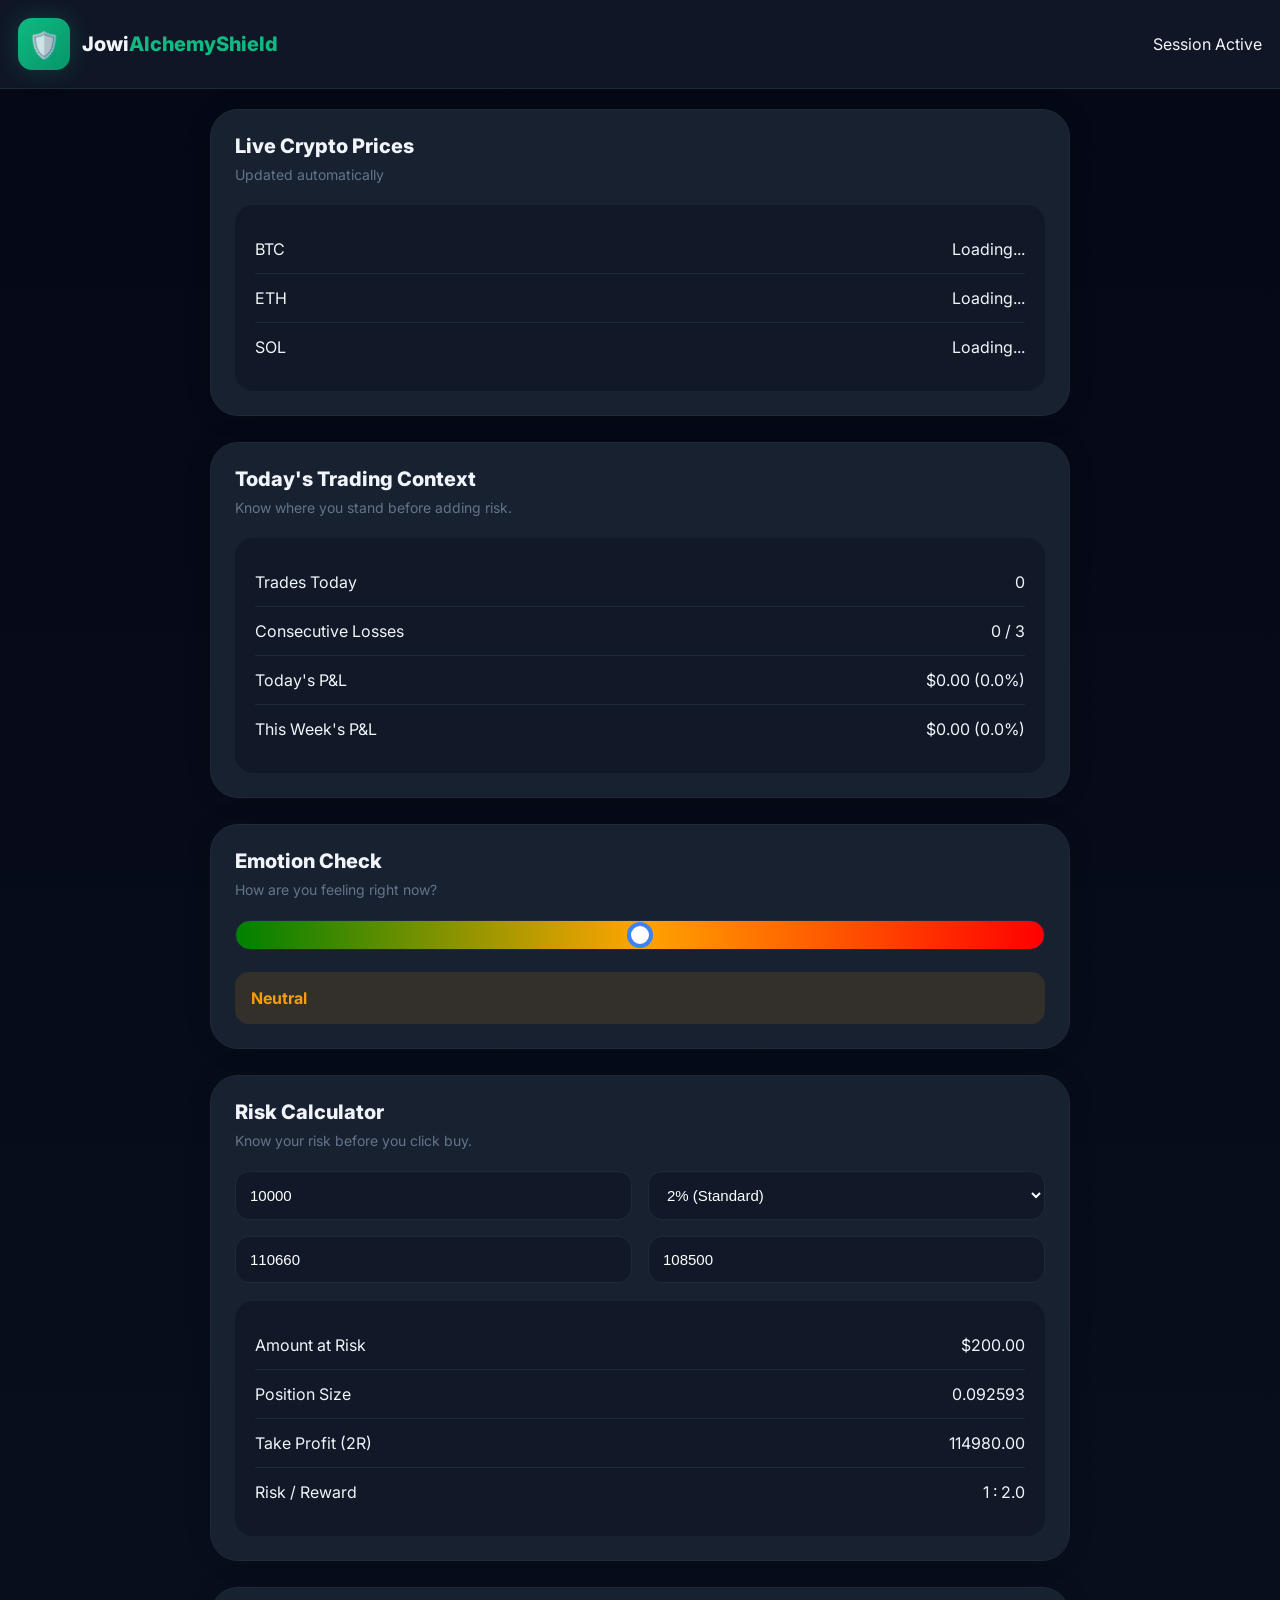
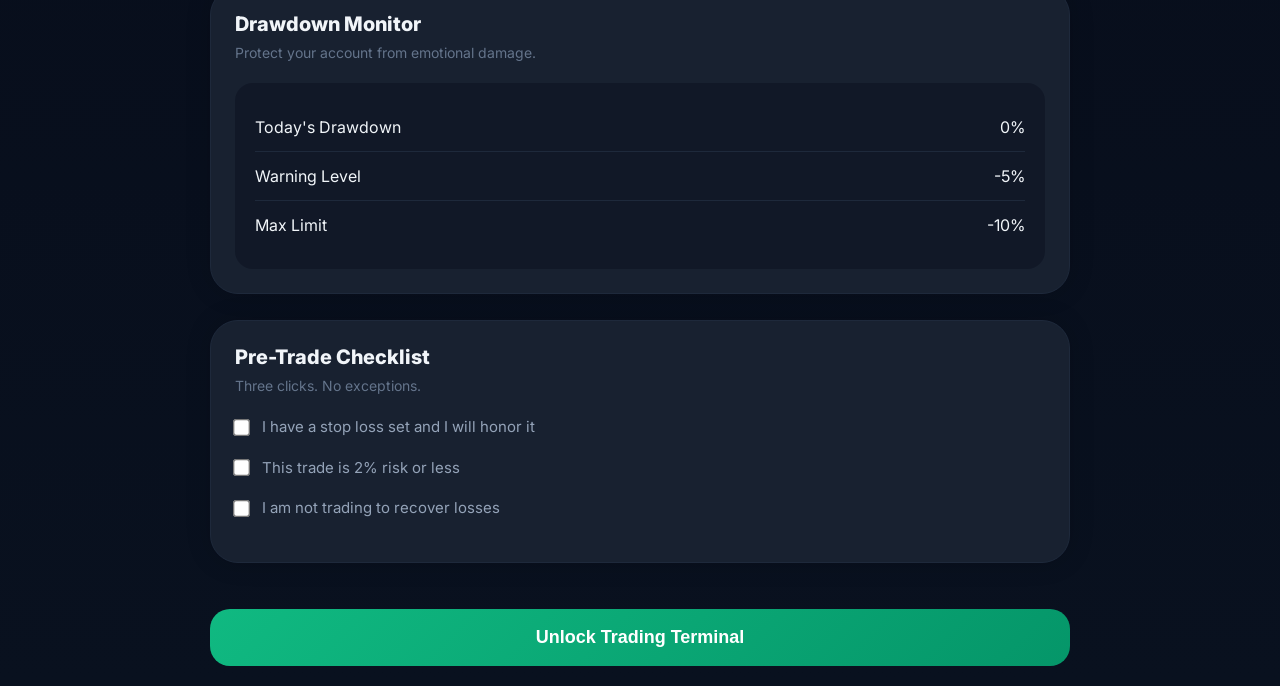
==== commit 7c4b2e8c: "Update index.html" ====
--- a/index.html
+++ b/index.html
@@ -56,8 +56,71 @@
 <div class="container">
 
 
-
+<!-- ===================== -->
+<!-- LIVE CRYPTO PRICES -->
+<!-- ===================== -->
+
+<div class="section">
+
+<div class="section-title">
+
+Live Crypto Prices
+
+</div>
+
+<div class="section-sub">
+
+Updated automatically
+
+</div>
+
+<div class="result-card">
+
+<div class="result-row">
+
+<span>BTC</span>
+
+<span id="btcPrice">
+
+Loading...
+
+</span>
+
+</div>
+
+<div class="result-row">
+
+<span>ETH</span>
+
+<span id="ethPrice">
+
+Loading...
+
+</span>
+
+</div>
+
+<div class="result-row">
+
+<span>SOL</span>
+
+<span id="solPrice">
+
+Loading...
+
+</span>
+
+</div>
+
+</div>
+
+</div>
+
+
+
+<!-- ===================== -->
 <!-- TRADING CONTEXT -->
+<!-- ===================== -->
 
 <div class="section">
 
@@ -73,16 +136,11 @@
 
 </div>
 
-
 <div class="result-card">
 
 <div class="result-row">
 
-<span>
-
-Trades Today
-
-</span>
+<span>Trades Today</span>
 
 <span id="tradesToday">
 
@@ -92,14 +150,9 @@
 
 </div>
 
-
-<div class="result-row">
-
-<span>
-
-Consecutive Losses
-
-</span>
+<div class="result-row">
+
+<span>Consecutive Losses</span>
 
 <span id="losses">
 
@@ -109,14 +162,9 @@
 
 </div>
 
-
-<div class="result-row">
-
-<span>
-
-Today's P&L
-
-</span>
+<div class="result-row">
+
+<span>Today's P&L</span>
 
 <span id="dailyPnL">
 
@@ -126,14 +174,9 @@
 
 </div>
 
-
-<div class="result-row">
-
-<span>
-
-This Week's P&L
-
-</span>
+<div class="result-row">
+
+<span>This Week's P&L</span>
 
 <span id="weeklyPnL">
 
@@ -149,7 +192,7 @@
 
 
 
-<!-- EMOTION CHECK -->
+<!-- EMOTION -->
 
 <div class="section">
 
@@ -165,7 +208,6 @@
 
 </div>
 
-
 <input
 
 type="range"
@@ -180,7 +222,6 @@
 
 value="50">
 
-
 <div
 
 class="result-box orange show"
@@ -211,15 +252,11 @@
 
 </div>
 
-
 <div class="calc-grid">
 
 <input
-
 id="balance"
-
 placeholder="Account Balance ($)"
-
 value="10000">
 
 
@@ -247,30 +284,21 @@
 
 
 <input
-
 id="entry"
-
 placeholder="Entry Price ($)"
-
 value="110660">
 
 
 <input
-
 id="stop"
-
 placeholder="Stop Loss ($)"
-
 value="108500">
 
-
-</div>
-
+</div>
 
 
 <div class="result-card">
 
-
 <div class="result-row">
 
 <span>
@@ -338,7 +366,6 @@
 
 </div>
 
-
 </div>
 
 </div>
@@ -361,7 +388,6 @@
 
 </div>
 
-
 <div class="result-card">
 
 <div class="result-row">
@@ -380,7 +406,6 @@
 
 </div>
 
-
 <div class="result-row">
 
 <span>
@@ -397,7 +422,6 @@
 
 </div>
 
-
 <div class="result-row">
 
 <span>
@@ -414,11 +438,9 @@
 
 </div>
 
-
-</div>
-
-</div>
-
+</div>
+
+</div>
 
 
 
@@ -465,14 +487,11 @@
 
 </label>
 
-
-</div>
-
+</div>
 
 
 
 <button
-
 onclick="unlockTrade()">
 
 Unlock Trading Terminal
@@ -483,9 +502,9 @@
 </div>
 
 
+
 <script src="js/script.js"></script>
 
-
 </body>
 
 </html>
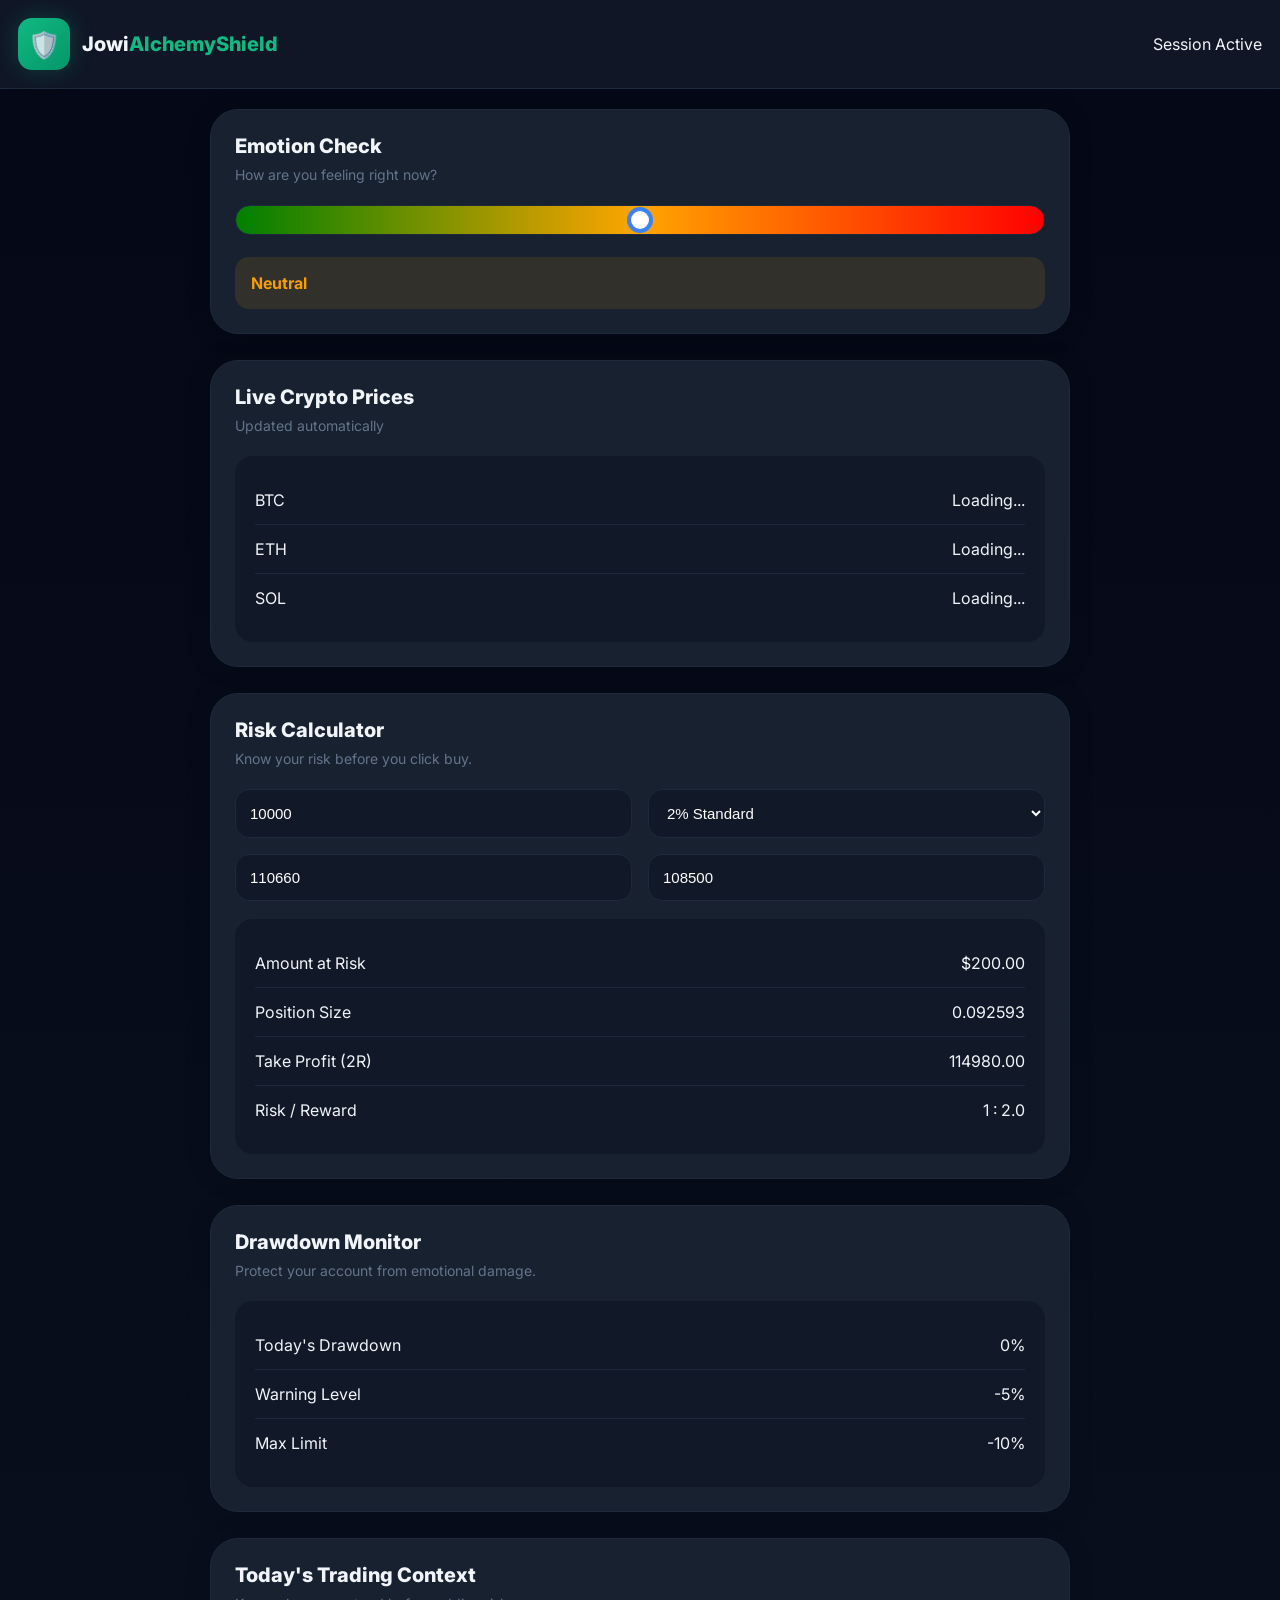
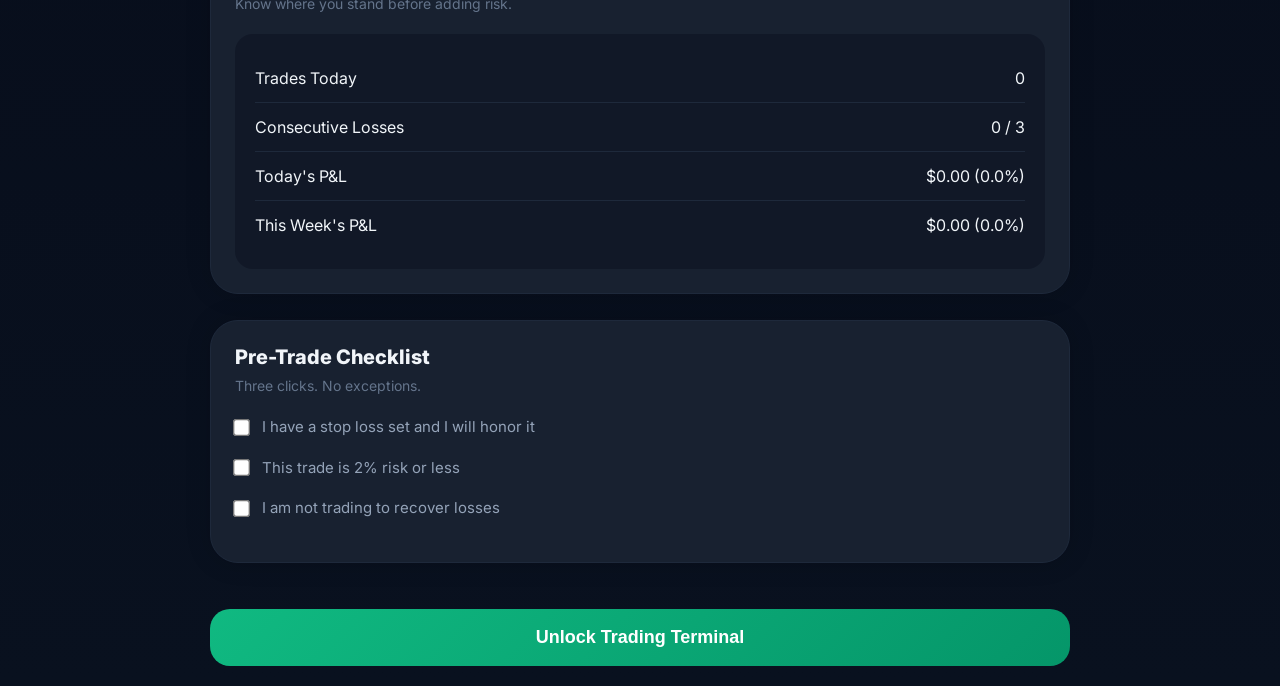
==== commit f8e4703e: "Update index.html" ====
--- a/index.html
+++ b/index.html
@@ -23,8 +23,6 @@
 <body>
 
 
-<!-- HEADER -->
-
 <header class="header">
 
 <div class="logo">
@@ -56,14 +54,62 @@
 <div class="container">
 
 
-<!-- ===================== -->
-<!-- LIVE CRYPTO PRICES -->
+
+<!-- ===================== -->
+<!-- EMOTION CHECK -->
 <!-- ===================== -->
 
 <div class="section">
 
 <div class="section-title">
 
+Emotion Check
+
+</div>
+
+<div class="section-sub">
+
+How are you feeling right now?
+
+</div>
+
+<input
+
+type="range"
+
+class="mood-slider"
+
+id="mood"
+
+min="0"
+
+max="100"
+
+value="50">
+
+<div
+
+class="result-box orange show"
+
+id="moodResult">
+
+Neutral
+
+</div>
+
+</div>
+
+
+
+
+<!-- ===================== -->
+<!-- LIVE CRYPTO -->
+<!-- ===================== -->
+
+<div class="section">
+
+<div class="section-title">
+
 Live Crypto Prices
 
 </div>
@@ -76,6 +122,7 @@
 
 <div class="result-card">
 
+
 <div class="result-row">
 
 <span>BTC</span>
@@ -88,6 +135,7 @@
 
 </div>
 
+
 <div class="result-row">
 
 <span>ETH</span>
@@ -100,6 +148,7 @@
 
 </div>
 
+
 <div class="result-row">
 
 <span>SOL</span>
@@ -112,9 +161,242 @@
 
 </div>
 
-</div>
-
-</div>
+
+</div>
+
+</div>
+
+
+
+
+<!-- ===================== -->
+<!-- RISK CALCULATOR -->
+<!-- ===================== -->
+
+<div class="section">
+
+<div class="section-title">
+
+Risk Calculator
+
+</div>
+
+<div class="section-sub">
+
+Know your risk before you click buy.
+
+</div>
+
+
+<div class="calc-grid">
+
+
+<input
+
+id="balance"
+
+placeholder="Account Balance ($)"
+
+value="10000">
+
+
+<select id="risk">
+
+<option value="1">
+
+1% Safe
+
+</option>
+
+<option value="2" selected>
+
+2% Standard
+
+</option>
+
+<option value="3">
+
+3% Aggressive
+
+</option>
+
+</select>
+
+
+<input
+
+id="entry"
+
+placeholder="Entry Price"
+
+value="110660">
+
+
+<input
+
+id="stop"
+
+placeholder="Stop Loss"
+
+value="108500">
+
+
+</div>
+
+
+
+<div class="result-card">
+
+<div class="result-row">
+
+<span>
+
+Amount at Risk
+
+</span>
+
+<span id="riskAmount">
+
+$0
+
+</span>
+
+</div>
+
+
+<div class="result-row">
+
+<span>
+
+Position Size
+
+</span>
+
+<span id="position">
+
+0
+
+</span>
+
+</div>
+
+
+<div class="result-row">
+
+<span>
+
+Take Profit (2R)
+
+</span>
+
+<span id="tp">
+
+0
+
+</span>
+
+</div>
+
+
+<div class="result-row">
+
+<span>
+
+Risk / Reward
+
+</span>
+
+<span>
+
+1 : 2.0
+
+</span>
+
+</div>
+
+
+</div>
+
+</div>
+
+
+
+
+<!-- ===================== -->
+<!-- DRAWDOWN -->
+<!-- ===================== -->
+
+<div class="section">
+
+<div class="section-title">
+
+Drawdown Monitor
+
+</div>
+
+<div class="section-sub">
+
+Protect your account from emotional damage.
+
+</div>
+
+
+<div class="result-card">
+
+<div class="result-row">
+
+<span>
+
+Today's Drawdown
+
+</span>
+
+<span>
+
+0%
+
+</span>
+
+</div>
+
+
+<div class="result-row">
+
+<span>
+
+Warning Level
+
+</span>
+
+<span>
+
+-5%
+
+</span>
+
+</div>
+
+
+<div class="result-row">
+
+<span>
+
+Max Limit
+
+</span>
+
+<span>
+
+-10%
+
+</span>
+
+</div>
+
+</div>
+
+</div>
+
 
 
 
@@ -136,11 +418,16 @@
 
 </div>
 
+
 <div class="result-card">
 
 <div class="result-row">
 
-<span>Trades Today</span>
+<span>
+
+Trades Today
+
+</span>
 
 <span id="tradesToday">
 
@@ -150,9 +437,14 @@
 
 </div>
 
-<div class="result-row">
-
-<span>Consecutive Losses</span>
+
+<div class="result-row">
+
+<span>
+
+Consecutive Losses
+
+</span>
 
 <span id="losses">
 
@@ -162,300 +454,62 @@
 
 </div>
 
-<div class="result-row">
-
-<span>Today's P&L</span>
+
+<div class="result-row">
+
+<span>
+
+Today's P&L
+
+</span>
 
 <span id="dailyPnL">
 
-$0.00 (0.0%)
-
-</span>
-
-</div>
-
-<div class="result-row">
-
-<span>This Week's P&L</span>
+$0.00
+
+</span>
+
+</div>
+
+
+<div class="result-row">
+
+<span>
+
+This Week's P&L
+
+</span>
 
 <span id="weeklyPnL">
 
-$0.00 (0.0%)
-
-</span>
-
-</div>
-
-</div>
-
-</div>
-
-
-
-<!-- EMOTION -->
+$0.00
+
+</span>
+
+</div>
+
+
+</div>
+
+</div>
+
+
+
+
+<!-- ===================== -->
+<!-- CHECKLIST -->
+<!-- ===================== -->
 
 <div class="section">
 
 <div class="section-title">
 
-Emotion Check
+Pre-Trade Checklist
 
 </div>
 
 <div class="section-sub">
 
-How are you feeling right now?
-
-</div>
-
-<input
-
-type="range"
-
-class="mood-slider"
-
-id="mood"
-
-min="0"
-
-max="100"
-
-value="50">
-
-<div
-
-class="result-box orange show"
-
-id="moodResult">
-
-Neutral
-
-</div>
-
-</div>
-
-
-
-<!-- RISK CALCULATOR -->
-
-<div class="section">
-
-<div class="section-title">
-
-Risk Calculator
-
-</div>
-
-<div class="section-sub">
-
-Know your risk before you click buy.
-
-</div>
-
-<div class="calc-grid">
-
-<input
-id="balance"
-placeholder="Account Balance ($)"
-value="10000">
-
-
-<select id="risk">
-
-<option value="1">
-
-1% (Safe)
-
-</option>
-
-<option value="2" selected>
-
-2% (Standard)
-
-</option>
-
-<option value="3">
-
-3% (Aggressive)
-
-</option>
-
-</select>
-
-
-<input
-id="entry"
-placeholder="Entry Price ($)"
-value="110660">
-
-
-<input
-id="stop"
-placeholder="Stop Loss ($)"
-value="108500">
-
-</div>
-
-
-<div class="result-card">
-
-<div class="result-row">
-
-<span>
-
-Amount at Risk
-
-</span>
-
-<span id="riskAmount">
-
-$0
-
-</span>
-
-</div>
-
-
-<div class="result-row">
-
-<span>
-
-Position Size
-
-</span>
-
-<span id="position">
-
-0
-
-</span>
-
-</div>
-
-
-<div class="result-row">
-
-<span>
-
-Take Profit (2R)
-
-</span>
-
-<span id="tp">
-
-0
-
-</span>
-
-</div>
-
-
-<div class="result-row">
-
-<span>
-
-Risk / Reward
-
-</span>
-
-<span>
-
-1 : 2.0
-
-</span>
-
-</div>
-
-</div>
-
-</div>
-
-
-
-<!-- DRAWDOWN -->
-
-<div class="section">
-
-<div class="section-title">
-
-Drawdown Monitor
-
-</div>
-
-<div class="section-sub">
-
-Protect your account from emotional damage.
-
-</div>
-
-<div class="result-card">
-
-<div class="result-row">
-
-<span>
-
-Today's Drawdown
-
-</span>
-
-<span>
-
-0%
-
-</span>
-
-</div>
-
-<div class="result-row">
-
-<span>
-
-Warning Level
-
-</span>
-
-<span>
-
--5%
-
-</span>
-
-</div>
-
-<div class="result-row">
-
-<span>
-
-Max Limit
-
-</span>
-
-<span>
-
--10%
-
-</span>
-
-</div>
-
-</div>
-
-</div>
-
-
-
-<!-- CHECKLIST -->
-
-<div class="section">
-
-<div class="section-title">
-
-Pre-Trade Checklist
-
-</div>
-
-<div class="section-sub">
-
 Three clicks. No exceptions.
 
 </div>
@@ -487,20 +541,21 @@
 
 </label>
 
-</div>
-
-
-
-<button
-onclick="unlockTrade()">
+
+</div>
+
+
+
+
+<button onclick="unlockTrade()">
 
 Unlock Trading Terminal
 
 </button>
 
 
-</div>
-
+
+</div>
 
 
 <script src="js/script.js"></script>
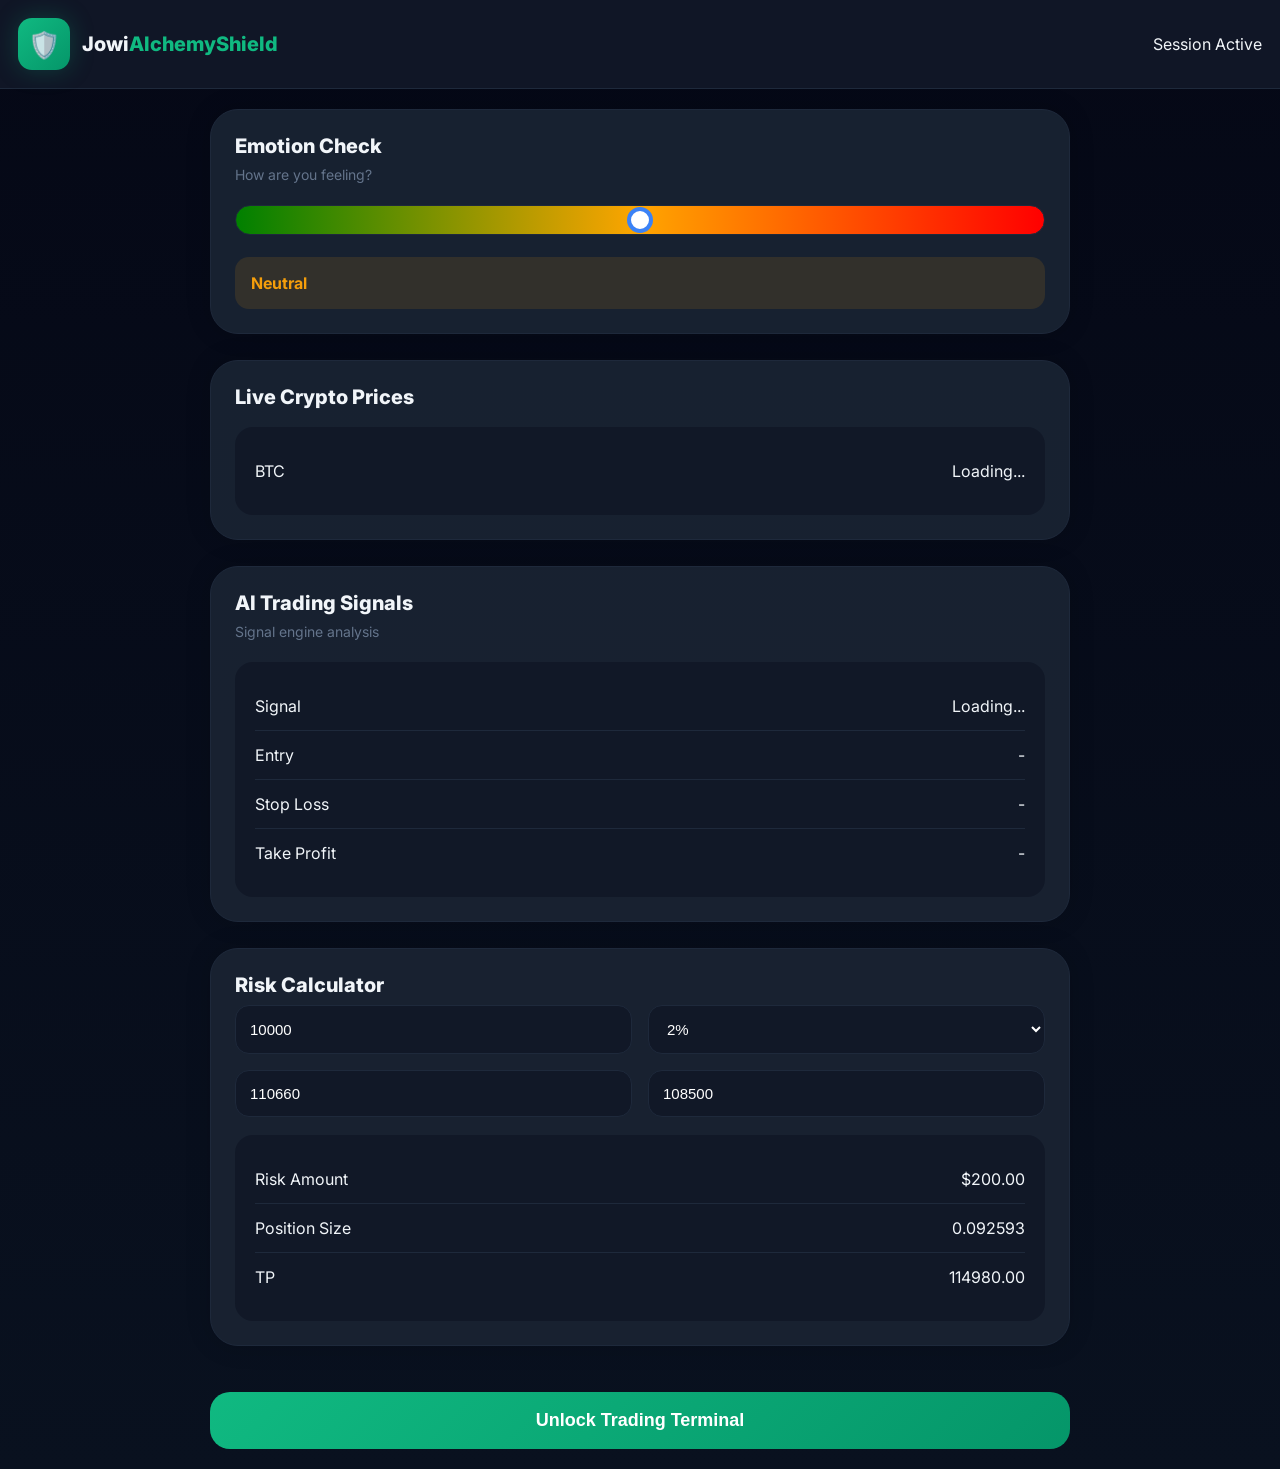
==== commit 11e7ca02: "Update index.html" ====
--- a/index.html
+++ b/index.html
@@ -6,18 +6,17 @@
 <meta charset="UTF-8">
 
 <meta name="viewport"
-content="width=device-width, initial-scale=1.0">
+content="width=device-width,initial-scale=1">
 
 <title>JowiAlchemyShield</title>
 
+<link rel="stylesheet"
+href="css/style.css">
+
 <link
-href="https://fonts.googleapis.com/css2?family=Inter:wght@300;400;500;600;700;800&display=swap"
+href="https://fonts.googleapis.com/css2?family=Inter:wght@300;400;600;700;800&display=swap"
 rel="stylesheet">
 
-<link
-rel="stylesheet"
-href="css/style.css">
-
 </head>
 
 <body>
@@ -54,10 +53,7 @@
 <div class="container">
 
 
-
-<!-- ===================== -->
-<!-- EMOTION CHECK -->
-<!-- ===================== -->
+<!-- EMOTION -->
 
 <div class="section">
 
@@ -69,7 +65,7 @@
 
 <div class="section-sub">
 
-How are you feeling right now?
+How are you feeling?
 
 </div>
 
@@ -77,10 +73,10 @@
 
 type="range"
 
+id="mood"
+
 class="mood-slider"
 
-id="mood"
-
 min="0"
 
 max="100"
@@ -88,9 +84,7 @@
 value="50">
 
 <div
-
 class="result-box orange show"
-
 id="moodResult">
 
 Neutral
@@ -102,9 +96,7 @@
 
 
 
-<!-- ===================== -->
-<!-- LIVE CRYPTO -->
-<!-- ===================== -->
+<!-- LIVE PRICES -->
 
 <div class="section">
 
@@ -114,9 +106,40 @@
 
 </div>
 
+<div class="result-card">
+
+<div class="result-row">
+
+<span>BTC</span>
+
+<span id="btcPrice">
+
+Loading...
+
+</span>
+
+</div>
+
+</div>
+
+</div>
+
+
+
+
+<!-- SIGNAL ENGINE -->
+
+<div class="section">
+
+<div class="section-title">
+
+AI Trading Signals
+
+</div>
+
 <div class="section-sub">
 
-Updated automatically
+Signal engine analysis
 
 </div>
 
@@ -125,9 +148,13 @@
 
 <div class="result-row">
 
-<span>BTC</span>
-
-<span id="btcPrice">
+<span>
+
+Signal
+
+</span>
+
+<span id="btcSignal">
 
 Loading...
 
@@ -138,40 +165,63 @@
 
 <div class="result-row">
 
-<span>ETH</span>
-
-<span id="ethPrice">
-
-Loading...
-
-</span>
-
-</div>
-
-
-<div class="result-row">
-
-<span>SOL</span>
-
-<span id="solPrice">
-
-Loading...
-
-</span>
-
-</div>
-
-
-</div>
-
-</div>
-
-
-
-
-<!-- ===================== -->
+<span>
+
+Entry
+
+</span>
+
+<span id="btcEntry">
+
+-
+
+</span>
+
+</div>
+
+
+<div class="result-row">
+
+<span>
+
+Stop Loss
+
+</span>
+
+<span id="btcSL">
+
+-
+
+</span>
+
+</div>
+
+
+<div class="result-row">
+
+<span>
+
+Take Profit
+
+</span>
+
+<span id="btcTP">
+
+-
+
+</span>
+
+</div>
+
+
+</div>
+
+</div>
+
+
+
+
 <!-- RISK CALCULATOR -->
-<!-- ===================== -->
 
 <div class="section">
 
@@ -181,68 +231,44 @@
 
 </div>
 
-<div class="section-sub">
-
-Know your risk before you click buy.
-
-</div>
-
 
 <div class="calc-grid">
 
-
 <input
-
 id="balance"
-
-placeholder="Account Balance ($)"
-
 value="10000">
 
-
 <select id="risk">
 
 <option value="1">
 
-1% Safe
+1%
 
 </option>
 
 <option value="2" selected>
 
-2% Standard
+2%
 
 </option>
 
 <option value="3">
 
-3% Aggressive
+3%
 
 </option>
 
 </select>
 
-
 <input
-
 id="entry"
-
-placeholder="Entry Price"
-
 value="110660">
 
-
 <input
-
 id="stop"
-
-placeholder="Stop Loss"
-
 value="108500">
 
-
-</div>
-
+</div>
 
 
 <div class="result-card">
@@ -251,13 +277,13 @@
 
 <span>
 
-Amount at Risk
+Risk Amount
 
 </span>
 
 <span id="riskAmount">
 
-$0
+-
 
 </span>
 
@@ -274,273 +300,30 @@
 
 <span id="position">
 
-0
-
-</span>
-
-</div>
-
-
-<div class="result-row">
-
-<span>
-
-Take Profit (2R)
+-
+
+</span>
+
+</div>
+
+
+<div class="result-row">
+
+<span>
+
+TP
 
 </span>
 
 <span id="tp">
 
-0
-
-</span>
-
-</div>
-
-
-<div class="result-row">
-
-<span>
-
-Risk / Reward
-
-</span>
-
-<span>
-
-1 : 2.0
-
-</span>
-
-</div>
-
-
-</div>
-
-</div>
-
-
-
-
-<!-- ===================== -->
-<!-- DRAWDOWN -->
-<!-- ===================== -->
-
-<div class="section">
-
-<div class="section-title">
-
-Drawdown Monitor
-
-</div>
-
-<div class="section-sub">
-
-Protect your account from emotional damage.
-
-</div>
-
-
-<div class="result-card">
-
-<div class="result-row">
-
-<span>
-
-Today's Drawdown
-
-</span>
-
-<span>
-
-0%
-
-</span>
-
-</div>
-
-
-<div class="result-row">
-
-<span>
-
-Warning Level
-
-</span>
-
-<span>
-
--5%
-
-</span>
-
-</div>
-
-
-<div class="result-row">
-
-<span>
-
-Max Limit
-
-</span>
-
-<span>
-
--10%
-
-</span>
-
-</div>
-
-</div>
-
-</div>
-
-
-
-
-<!-- ===================== -->
-<!-- TRADING CONTEXT -->
-<!-- ===================== -->
-
-<div class="section">
-
-<div class="section-title">
-
-Today's Trading Context
-
-</div>
-
-<div class="section-sub">
-
-Know where you stand before adding risk.
-
-</div>
-
-
-<div class="result-card">
-
-<div class="result-row">
-
-<span>
-
-Trades Today
-
-</span>
-
-<span id="tradesToday">
-
-0
-
-</span>
-
-</div>
-
-
-<div class="result-row">
-
-<span>
-
-Consecutive Losses
-
-</span>
-
-<span id="losses">
-
-0 / 3
-
-</span>
-
-</div>
-
-
-<div class="result-row">
-
-<span>
-
-Today's P&L
-
-</span>
-
-<span id="dailyPnL">
-
-$0.00
-
-</span>
-
-</div>
-
-
-<div class="result-row">
-
-<span>
-
-This Week's P&L
-
-</span>
-
-<span id="weeklyPnL">
-
-$0.00
-
-</span>
-
-</div>
-
-
-</div>
-
-</div>
-
-
-
-
-<!-- ===================== -->
-<!-- CHECKLIST -->
-<!-- ===================== -->
-
-<div class="section">
-
-<div class="section-title">
-
-Pre-Trade Checklist
-
-</div>
-
-<div class="section-sub">
-
-Three clicks. No exceptions.
-
-</div>
-
-
-<label>
-
-<input type="checkbox">
-
-I have a stop loss set and I will honor it
-
-</label>
-
-
-<label>
-
-<input type="checkbox">
-
-This trade is 2% risk or less
-
-</label>
-
-
-<label>
-
-<input type="checkbox">
-
-I am not trading to recover losses
-
-</label>
-
+-
+
+</span>
+
+</div>
+
+</div>
 
 </div>
 
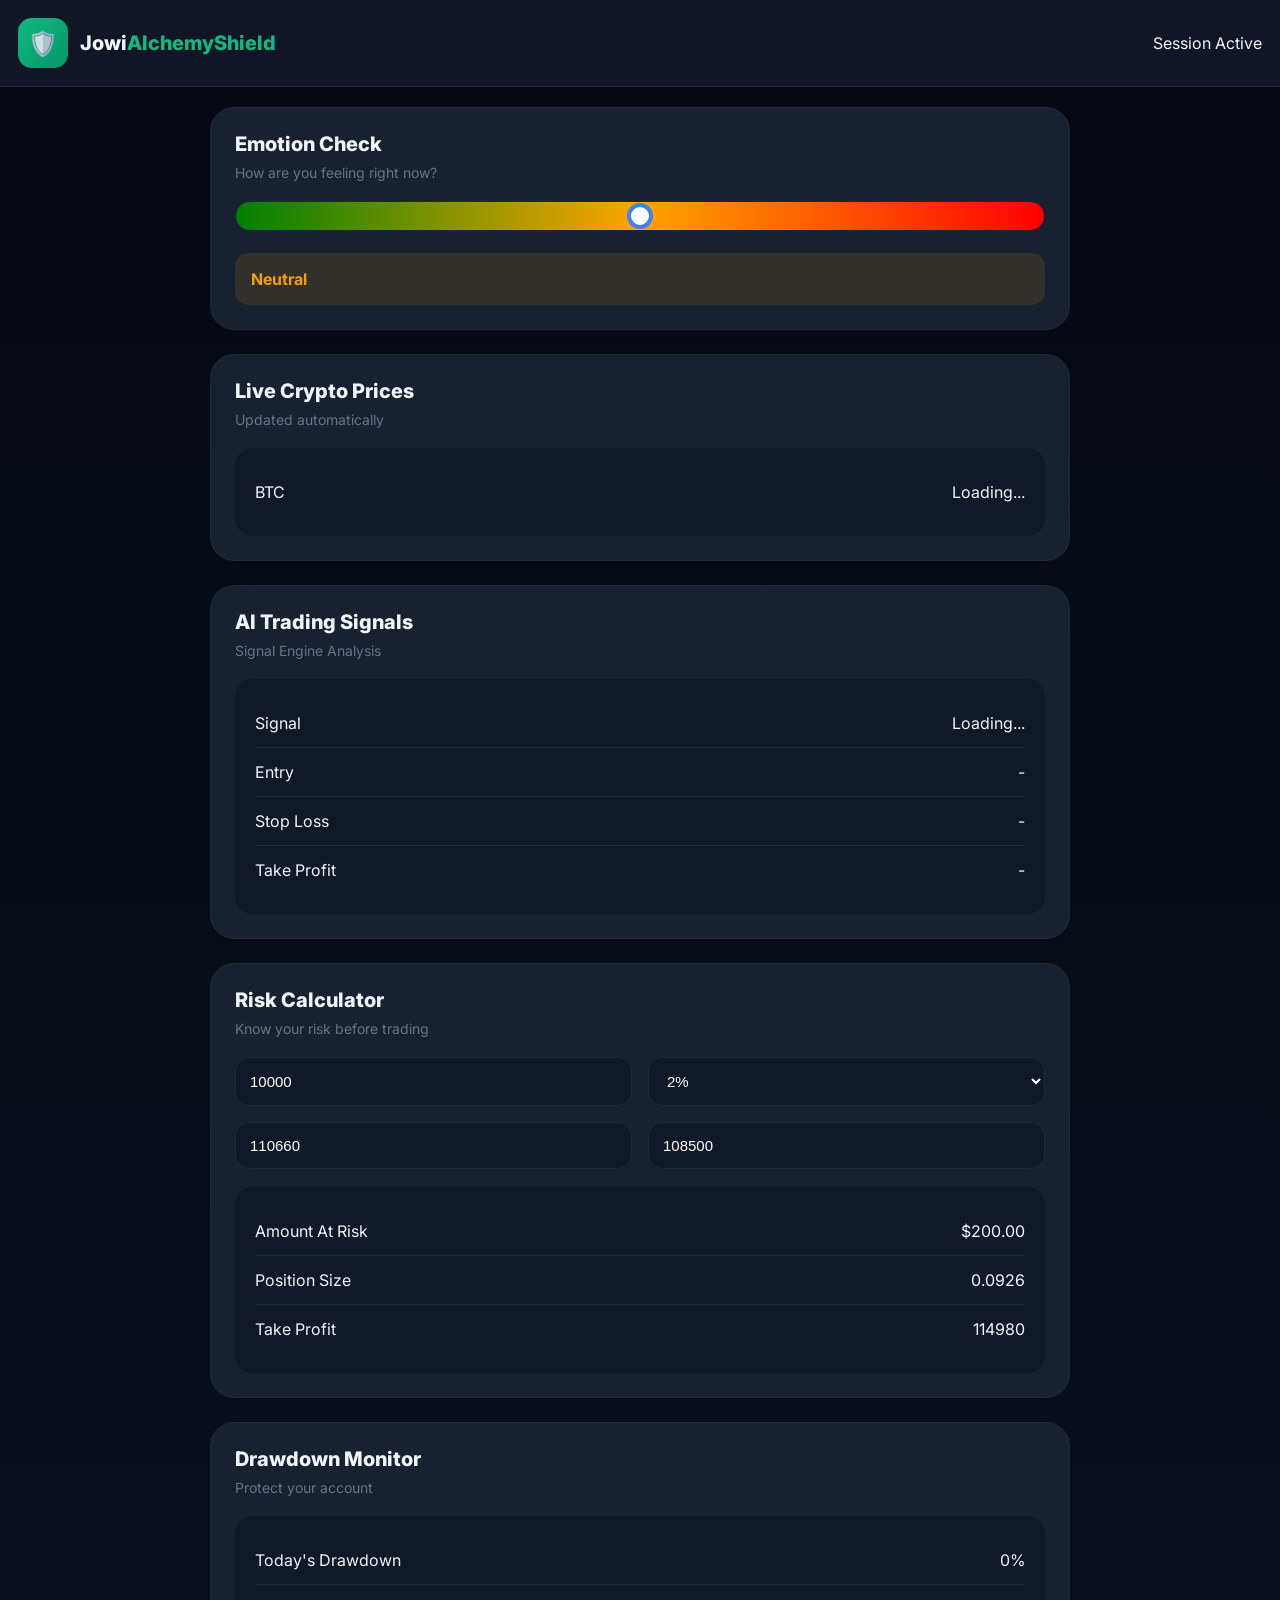
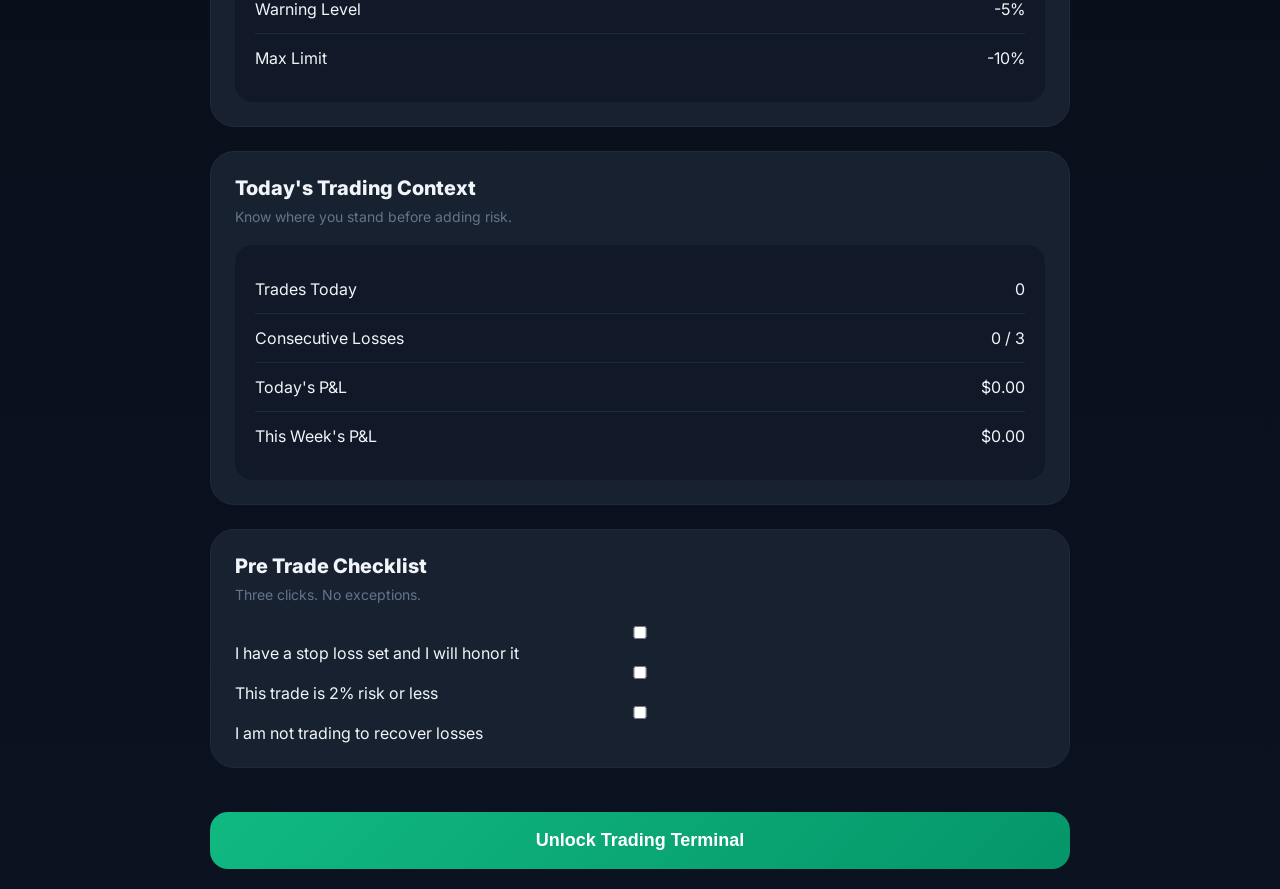
==== commit 63a00ec2: "Update index.html" ====
--- a/index.html
+++ b/index.html
@@ -10,7 +10,8 @@
 
 <title>JowiAlchemyShield</title>
 
-<link rel="stylesheet"
+<link
+rel="stylesheet"
 href="css/style.css">
 
 <link
@@ -53,6 +54,7 @@
 <div class="container">
 
 
+
 <!-- EMOTION -->
 
 <div class="section">
@@ -65,22 +67,16 @@
 
 <div class="section-sub">
 
-How are you feeling?
-
-</div>
-
-<input
-
+How are you feeling right now?
+
+</div>
+
+<input
 type="range"
-
 id="mood"
-
 class="mood-slider"
-
 min="0"
-
 max="100"
-
 value="50">
 
 <div
@@ -106,11 +102,21 @@
 
 </div>
 
+<div class="section-sub">
+
+Updated automatically
+
+</div>
+
 <div class="result-card">
 
 <div class="result-row">
 
-<span>BTC</span>
+<span>
+
+BTC
+
+</span>
 
 <span id="btcPrice">
 
@@ -139,13 +145,12 @@
 
 <div class="section-sub">
 
-Signal engine analysis
+Signal Engine Analysis
 
 </div>
 
 <div class="result-card">
 
-
 <div class="result-row">
 
 <span>
@@ -213,7 +218,6 @@
 
 </div>
 
-
 </div>
 
 </div>
@@ -228,6 +232,12 @@
 <div class="section-title">
 
 Risk Calculator
+
+</div>
+
+<div class="section-sub">
+
+Know your risk before trading
 
 </div>
 
@@ -238,6 +248,7 @@
 id="balance"
 value="10000">
 
+
 <select id="risk">
 
 <option value="1">
@@ -246,7 +257,9 @@
 
 </option>
 
-<option value="2" selected>
+<option
+selected
+value="2">
 
 2%
 
@@ -259,11 +272,13 @@
 </option>
 
 </select>
+
 
 <input
 id="entry"
 value="110660">
 
+
 <input
 id="stop"
 value="108500">
@@ -277,7 +292,7 @@
 
 <span>
 
-Risk Amount
+Amount At Risk
 
 </span>
 
@@ -311,7 +326,7 @@
 
 <span>
 
-TP
+Take Profit
 
 </span>
 
@@ -330,15 +345,247 @@
 
 
 
-<button onclick="unlockTrade()">
+<!-- DRAWDOWN -->
+
+<div class="section">
+
+<div class="section-title">
+
+Drawdown Monitor
+
+</div>
+
+<div class="section-sub">
+
+Protect your account
+
+</div>
+
+<div class="result-card">
+
+<div class="result-row">
+
+<span>
+
+Today's Drawdown
+
+</span>
+
+<span>
+
+0%
+
+</span>
+
+</div>
+
+
+<div class="result-row">
+
+<span>
+
+Warning Level
+
+</span>
+
+<span>
+
+-5%
+
+</span>
+
+</div>
+
+
+<div class="result-row">
+
+<span>
+
+Max Limit
+
+</span>
+
+<span>
+
+-10%
+
+</span>
+
+</div>
+
+</div>
+
+</div>
+
+
+
+
+<!-- TRADING CONTEXT -->
+
+<div class="section">
+
+<div class="section-title">
+
+Today's Trading Context
+
+</div>
+
+<div class="section-sub">
+
+Know where you stand before adding risk.
+
+</div>
+
+<div class="result-card">
+
+
+<div class="result-row">
+
+<span>
+
+Trades Today
+
+</span>
+
+<span id="tradeCount">
+
+0
+
+</span>
+
+</div>
+
+
+<div class="result-row">
+
+<span>
+
+Consecutive Losses
+
+</span>
+
+<span id="losses">
+
+0 / 3
+
+</span>
+
+</div>
+
+
+<div class="result-row">
+
+<span>
+
+Today's P&L
+
+</span>
+
+<span id="dailyPNL">
+
+$0.00
+
+</span>
+
+</div>
+
+
+<div class="result-row">
+
+<span>
+
+This Week's P&L
+
+</span>
+
+<span id="weeklyPNL">
+
+$0.00
+
+</span>
+
+</div>
+
+
+</div>
+
+</div>
+
+
+
+
+
+<!-- CHECKLIST -->
+
+<div class="section">
+
+<div class="section-title">
+
+Pre Trade Checklist
+
+</div>
+
+<div class="section-sub">
+
+Three clicks. No exceptions.
+
+</div>
+
+
+<div class="checklist">
+
+
+<label class="check-item">
+
+<input
+type="checkbox"
+class="tradeCheck">
+
+I have a stop loss set and I will honor it
+
+</label>
+
+
+<label class="check-item">
+
+<input
+type="checkbox"
+class="tradeCheck">
+
+This trade is 2% risk or less
+
+</label>
+
+
+<label class="check-item">
+
+<input
+type="checkbox"
+class="tradeCheck">
+
+I am not trading to recover losses
+
+</label>
+
+
+</div>
+
+</div>
+
+
+
+
+<button
+id="unlockBtn"
+onclick="unlockTrade()">
 
 Unlock Trading Terminal
 
 </button>
 
 
-
-</div>
+</div>
+
 
 
 <script src="js/script.js"></script>
--- a/css/style.css
+++ b/css/style.css
@@ -17,30 +17,23 @@
 
 }
 
-
-/* RESET */
-
 *{
 
 margin:0;
-
 padding:0;
-
 box-sizing:border-box;
 
 }
 
-
 body{
 
 font-family:'Inter',sans-serif;
 
 background:
-
 linear-gradient(
 180deg,
-#050816,
-#09111f
+#060912,
+#0b1220
 );
 
 color:var(--text-primary);
@@ -50,7 +43,6 @@
 overflow-x:hidden;
 
 }
-
 
 
 /* HEADER */
@@ -101,48 +93,31 @@
 
 }
 
-
 .logo-icon{
 
-width:52px;
-
-height:52px;
+width:50px;
+
+height:50px;
 
 border-radius:14px;
 
 display:flex;
 
+justify-content:center;
+
 align-items:center;
 
-justify-content:center;
-
-font-size:26px;
+font-size:24px;
 
 background:
 
 linear-gradient(
-
 135deg,
-
 var(--green),
-
 #059669
-
-);
-
-box-shadow:
-
-0 0 25px
-
-rgba(
-16,
-185,
-129,
-0.25
-);
-
-}
-
+);
+
+}
 
 .logo-text{
 
@@ -152,7 +127,6 @@
 
 }
 
-
 .logo-text span{
 
 color:var(--green);
@@ -175,7 +149,7 @@
 
 
 
-/* SECTIONS */
+/* CARDS */
 
 .section{
 
@@ -190,36 +164,14 @@
 
 padding:24px;
 
-border-radius:28px;
+border-radius:24px;
 
 border:
 
 1px solid
 var(--border);
 
-margin-bottom:26px;
-
-transition:.25s;
-
-box-shadow:
-
-0 0 25px
-
-rgba(
-0,
-0,
-0,
-0.18
-);
-
-}
-
-
-.section:hover{
-
-transform:
-
-translateY(-2px);
+margin-bottom:24px;
 
 }
 
@@ -243,7 +195,7 @@
 
 var(--text-muted);
 
-margin-bottom:22px;
+margin-bottom:20px;
 
 }
 
@@ -265,7 +217,7 @@
 
 
 
-/* INPUTS */
+/* INPUT */
 
 input,
 
@@ -288,12 +240,10 @@
 
 color:white;
 
+outline:none;
+
 font-size:15px;
 
-outline:none;
-
-transition:.2s;
-
 }
 
 
@@ -305,17 +255,6 @@
 
 var(--blue);
 
-box-shadow:
-
-0 0 0 4px
-
-rgba(
-59,
-130,
-246,
-0.15
-);
-
 }
 
 
@@ -335,15 +274,10 @@
 background:
 
 linear-gradient(
-
 90deg,
-
 green,
-
 orange,
-
 red
-
 );
 
 }
@@ -380,18 +314,9 @@
 
 border-radius:14px;
 
-display:none;
+margin-top:18px;
 
 font-weight:700;
-
-margin-top:18px;
-
-}
-
-
-.show{
-
-display:block;
 
 }
 
@@ -494,148 +419,75 @@
 
 
 
-/* CHECKLIST */
-
-label{
-
-display:flex;
-
-align-items:center;
-
-gap:14px;
-
-font-size:15px;
-
-line-height:1.5;
-
-margin-bottom:18px;
-
-color:
-
-var(--text-secondary);
-
-}
-
-
-label input{
-
-width:auto;
-
-transform:
-
-scale(1.3);
+/* BUTTON */
+
+button{
+
+width:100%;
+
+padding:18px;
+
+border:none;
+
+border-radius:18px;
+
+font-size:18px;
+
+font-weight:800;
 
 cursor:pointer;
 
-}
-
-
-
-/* BUTTON */
-
-button{
-
-width:100%;
+background:
+
+linear-gradient(
+135deg,
+var(--green),
+#059669
+);
+
+color:white;
+
+margin-top:20px;
+
+}
+
+
+button:hover{
+
+opacity:.95;
+
+}
+
+
+
+/* MOBILE */
+
+@media(max-width:700px){
+
+.container{
+
+padding:14px;
+
+}
+
+.calc-grid{
+
+grid-template-columns:
+
+1fr;
+
+}
+
+.section{
 
 padding:18px;
 
-border:none;
-
-border-radius:20px;
+}
+
+.logo-text{
 
 font-size:18px;
 
-font-weight:800;
-
-cursor:pointer;
-
-background:
-
-linear-gradient(
-
-135deg,
-
-var(--green),
-
-#059669
-
-);
-
-color:white;
-
-margin-top:20px;
-
-transition:.2s;
-
-}
-
-
-button:hover{
-
-transform:
-
-translateY(-1px);
-
-}
-
-
-button:disabled{
-
-opacity:.95;
-
-}
-
-
-
-/* MOBILE */
-
-@media(max-width:700px){
-
-.container{
-
-padding:14px;
-
-}
-
-
-.calc-grid{
-
-grid-template-columns:
-
-1fr;
-
-}
-
-
-.section{
-
-padding:20px;
-
-border-radius:22px;
-
-}
-
-
-.logo-text{
-
-font-size:18px;
-
-}
-
-
-.logo-icon{
-
-width:46px;
-
-height:46px;
-
-}
-
-
-button{
-
-font-size:17px;
-
-}
-
-  }
+}
+
+}
